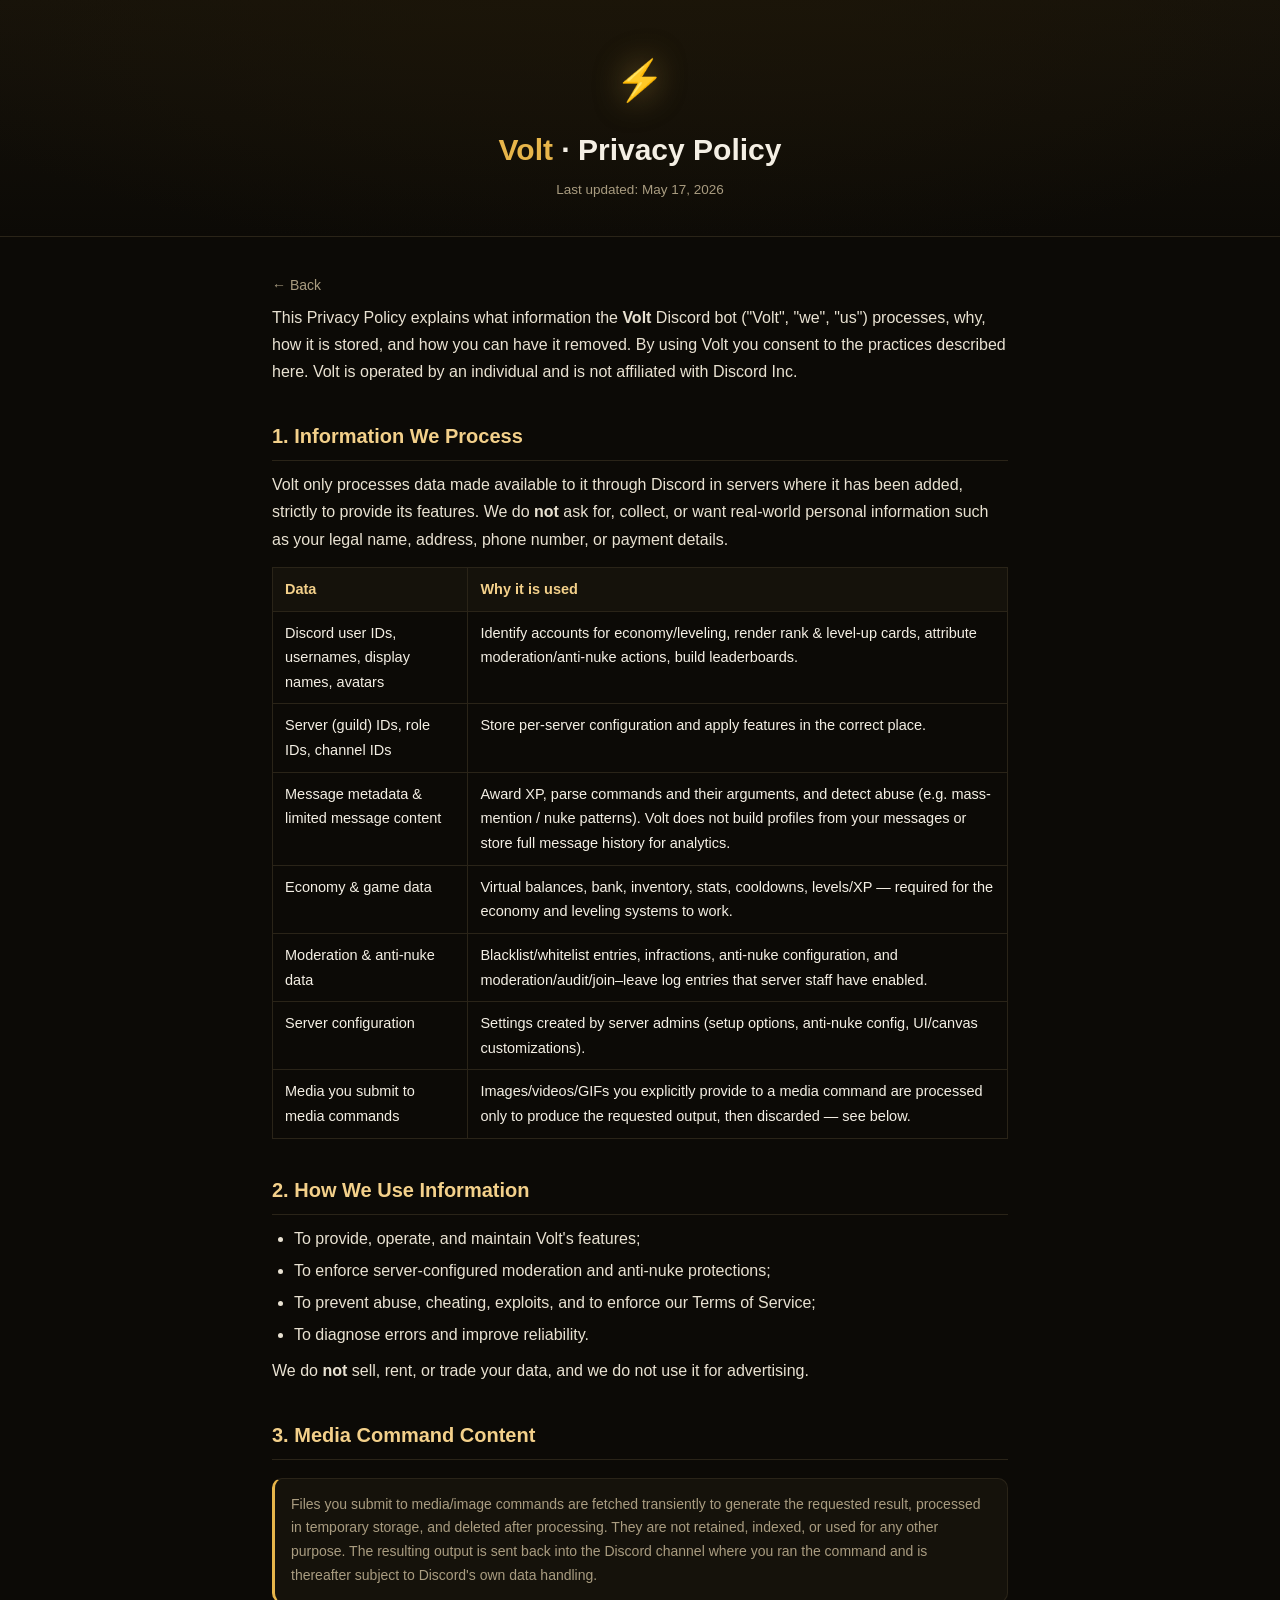
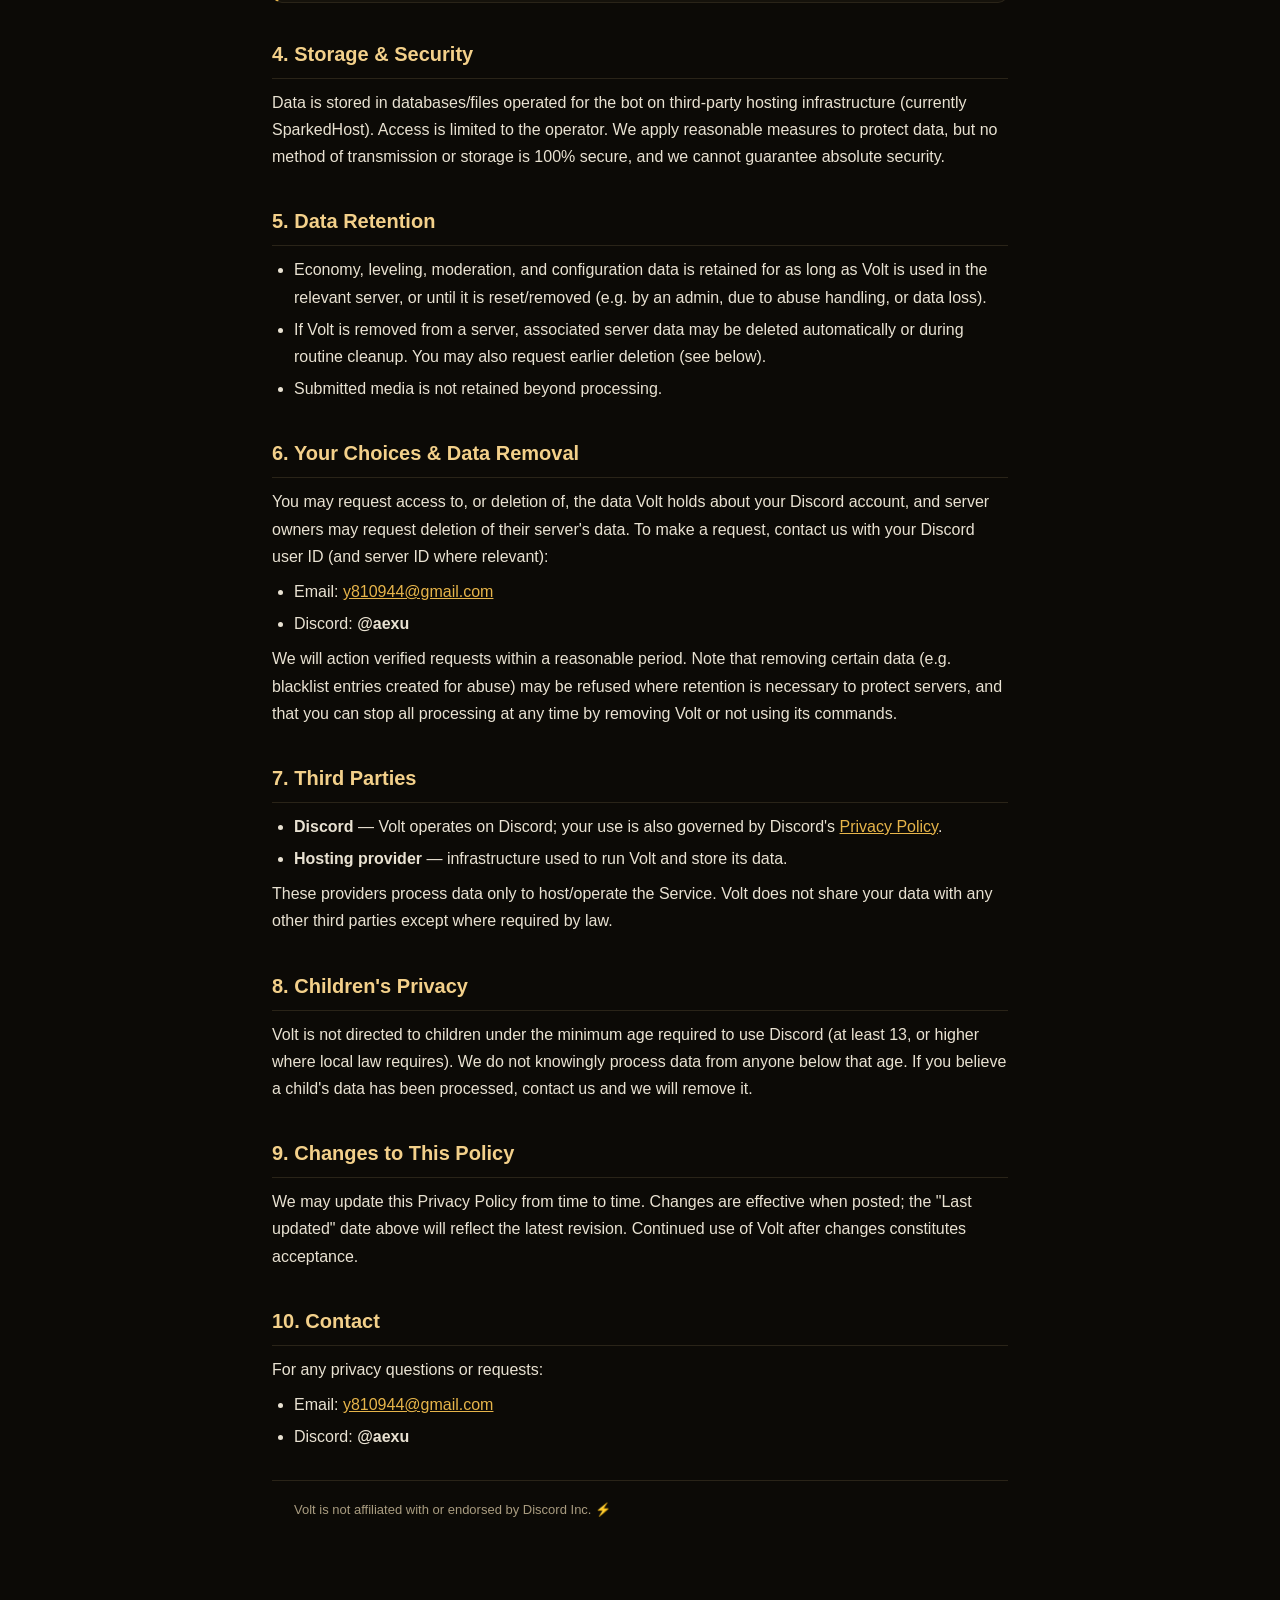
==== privacy-policy/index.html @ d3c05f2a "Add Volt legal pages (Terms of Service & Privacy Policy)" ====
<!DOCTYPE html>
<html lang="en">
<head>
<meta charset="UTF-8">
<meta name="viewport" content="width=device-width, initial-scale=1">
<title>Volt — Privacy Policy</title>
<meta name="description" content="Privacy Policy for the Volt Discord bot.">
<style>
  :root{--gold:#e7b54a;--gold-soft:#f3d08a;--bg:#0c0a06;--panel:#15120b;--ink:#f4efe4;--dim:#a99c80;--line:#2a2418;}
  *{box-sizing:border-box;margin:0;padding:0}
  body{background:var(--bg);color:var(--ink);
        font:16px/1.7 -apple-system,BlinkMacSystemFont,"Segoe UI",Roboto,Helvetica,Arial,sans-serif;padding:0 0 80px}
  header{background:radial-gradient(900px 360px at 50% -40%,#1d1608,transparent),linear-gradient(180deg,#16120a,#0c0a06);
         border-bottom:1px solid var(--line);text-align:center;padding:46px 20px 34px}
  header .bolt{font-size:40px;filter:drop-shadow(0 0 16px rgba(231,181,74,.55))}
  header h1{font-size:30px;margin:10px 0 4px}
  header h1 span{color:var(--gold)}
  header .meta{color:var(--dim);font-size:13.5px}
  main{max-width:780px;margin:0 auto;padding:34px 22px}
  a{color:var(--gold)}
  h2{color:var(--gold-soft);font-size:20px;margin:34px 0 10px;border-bottom:1px solid var(--line);padding-bottom:7px}
  h3{font-size:16px;margin:18px 0 6px;color:var(--ink)}
  p,li{color:#e9e2d2}
  ul{margin:8px 0 8px 22px}
  li{margin:5px 0}
  table{width:100%;border-collapse:collapse;margin:14px 0;font-size:14.5px}
  th,td{border:1px solid var(--line);padding:9px 12px;text-align:left;vertical-align:top}
  th{background:var(--panel);color:var(--gold-soft)}
  .note{background:var(--panel);border:1px solid var(--line);border-left:3px solid var(--gold);
        border-radius:10px;padding:14px 16px;margin:18px 0;color:var(--dim);font-size:14px}
  .back{display:inline-block;margin-bottom:6px;text-decoration:none;color:var(--dim);font-size:14px}
  .back:hover{color:var(--gold)}
  footer{max-width:780px;margin:30px auto 0;padding:18px 22px 0;border-top:1px solid var(--line);
         color:var(--dim);font-size:13px}
</style>
</head>
<body>
<header>
  <div class="bolt">⚡</div>
  <h1><span>Volt</span> · Privacy Policy</h1>
  <div class="meta">Last updated: May&nbsp;17,&nbsp;2026</div>
</header>
<main>
  <a class="back" href="../">← Back</a>

  <p>This Privacy Policy explains what information the <strong>Volt</strong> Discord bot ("Volt", "we", "us")
  processes, why, how it is stored, and how you can have it removed. By using Volt you consent to the practices
  described here. Volt is operated by an individual and is not affiliated with Discord Inc.</p>

  <h2>1. Information We Process</h2>
  <p>Volt only processes data made available to it through Discord in servers where it has been added, strictly to
  provide its features. We do <strong>not</strong> ask for, collect, or want real-world personal information such
  as your legal name, address, phone number, or payment details.</p>

  <table>
    <tr><th>Data</th><th>Why it is used</th></tr>
    <tr><td>Discord user IDs, usernames, display names, avatars</td>
        <td>Identify accounts for economy/leveling, render rank &amp; level-up cards, attribute moderation/anti-nuke actions, build leaderboards.</td></tr>
    <tr><td>Server (guild) IDs, role IDs, channel IDs</td>
        <td>Store per-server configuration and apply features in the correct place.</td></tr>
    <tr><td>Message metadata &amp; limited message content</td>
        <td>Award XP, parse commands and their arguments, and detect abuse (e.g. mass-mention / nuke patterns). Volt does not build profiles from your messages or store full message history for analytics.</td></tr>
    <tr><td>Economy &amp; game data</td>
        <td>Virtual balances, bank, inventory, stats, cooldowns, levels/XP — required for the economy and leveling systems to work.</td></tr>
    <tr><td>Moderation &amp; anti-nuke data</td>
        <td>Blacklist/whitelist entries, infractions, anti-nuke configuration, and moderation/audit/join–leave log entries that server staff have enabled.</td></tr>
    <tr><td>Server configuration</td>
        <td>Settings created by server admins (setup options, anti-nuke config, UI/canvas customizations).</td></tr>
    <tr><td>Media you submit to media commands</td>
        <td>Images/videos/GIFs you explicitly provide to a media command are processed only to produce the requested output, then discarded — see below.</td></tr>
  </table>

  <h2>2. How We Use Information</h2>
  <ul>
    <li>To provide, operate, and maintain Volt's features;</li>
    <li>To enforce server-configured moderation and anti-nuke protections;</li>
    <li>To prevent abuse, cheating, exploits, and to enforce our Terms of Service;</li>
    <li>To diagnose errors and improve reliability.</li>
  </ul>
  <p>We do <strong>not</strong> sell, rent, or trade your data, and we do not use it for advertising.</p>

  <h2>3. Media Command Content</h2>
  <div class="note">Files you submit to media/image commands are fetched transiently to generate the requested
  result, processed in temporary storage, and deleted after processing. They are not retained, indexed, or used
  for any other purpose. The resulting output is sent back into the Discord channel where you ran the command and
  is thereafter subject to Discord's own data handling.</div>

  <h2>4. Storage &amp; Security</h2>
  <p>Data is stored in databases/files operated for the bot on third-party hosting infrastructure (currently
  SparkedHost). Access is limited to the operator. We apply reasonable measures to protect data, but no method of
  transmission or storage is 100% secure, and we cannot guarantee absolute security.</p>

  <h2>5. Data Retention</h2>
  <ul>
    <li>Economy, leveling, moderation, and configuration data is retained for as long as Volt is used in the
        relevant server, or until it is reset/removed (e.g. by an admin, due to abuse handling, or data loss).</li>
    <li>If Volt is removed from a server, associated server data may be deleted automatically or during routine
        cleanup. You may also request earlier deletion (see below).</li>
    <li>Submitted media is not retained beyond processing.</li>
  </ul>

  <h2>6. Your Choices &amp; Data Removal</h2>
  <p>You may request access to, or deletion of, the data Volt holds about your Discord account, and server owners
  may request deletion of their server's data. To make a request, contact us with your Discord user ID (and server
  ID where relevant):</p>
  <ul>
    <li>Email: <a href="mailto:y810944@gmail.com">y810944@gmail.com</a></li>
    <li>Discord: <strong>@aexu</strong></li>
  </ul>
  <p>We will action verified requests within a reasonable period. Note that removing certain data (e.g. blacklist
  entries created for abuse) may be refused where retention is necessary to protect servers, and that you can stop
  all processing at any time by removing Volt or not using its commands.</p>

  <h2>7. Third Parties</h2>
  <ul>
    <li><strong>Discord</strong> — Volt operates on Discord; your use is also governed by Discord's
        <a href="https://discord.com/privacy" target="_blank" rel="noopener">Privacy Policy</a>.</li>
    <li><strong>Hosting provider</strong> — infrastructure used to run Volt and store its data.</li>
  </ul>
  <p>These providers process data only to host/operate the Service. Volt does not share your data with any other
  third parties except where required by law.</p>

  <h2>8. Children's Privacy</h2>
  <p>Volt is not directed to children under the minimum age required to use Discord (at least 13, or higher where
  local law requires). We do not knowingly process data from anyone below that age. If you believe a child's data
  has been processed, contact us and we will remove it.</p>

  <h2>9. Changes to This Policy</h2>
  <p>We may update this Privacy Policy from time to time. Changes are effective when posted; the "Last updated"
  date above will reflect the latest revision. Continued use of Volt after changes constitutes acceptance.</p>

  <h2>10. Contact</h2>
  <p>For any privacy questions or requests:</p>
  <ul>
    <li>Email: <a href="mailto:y810944@gmail.com">y810944@gmail.com</a></li>
    <li>Discord: <strong>@aexu</strong></li>
  </ul>

  <footer>Volt is not affiliated with or endorsed by Discord Inc. ⚡</footer>
</main>
</body>
</html>
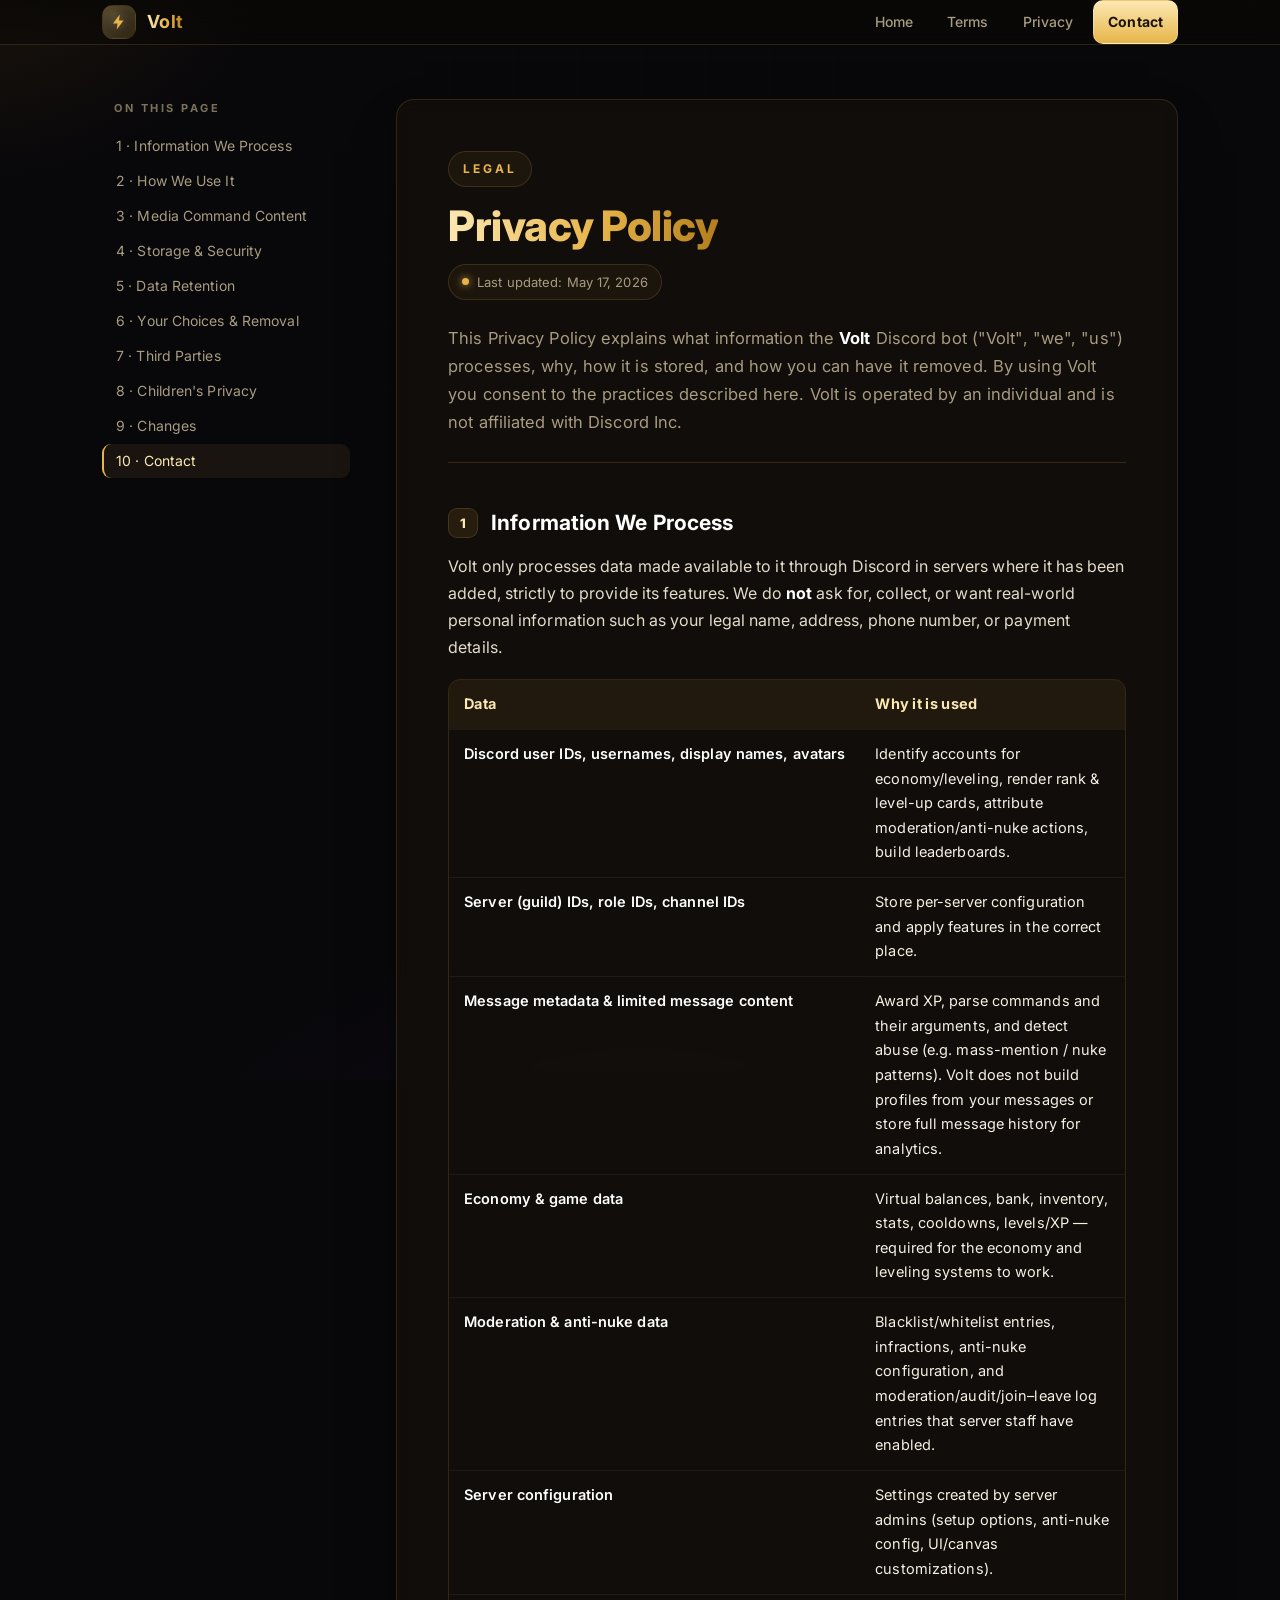
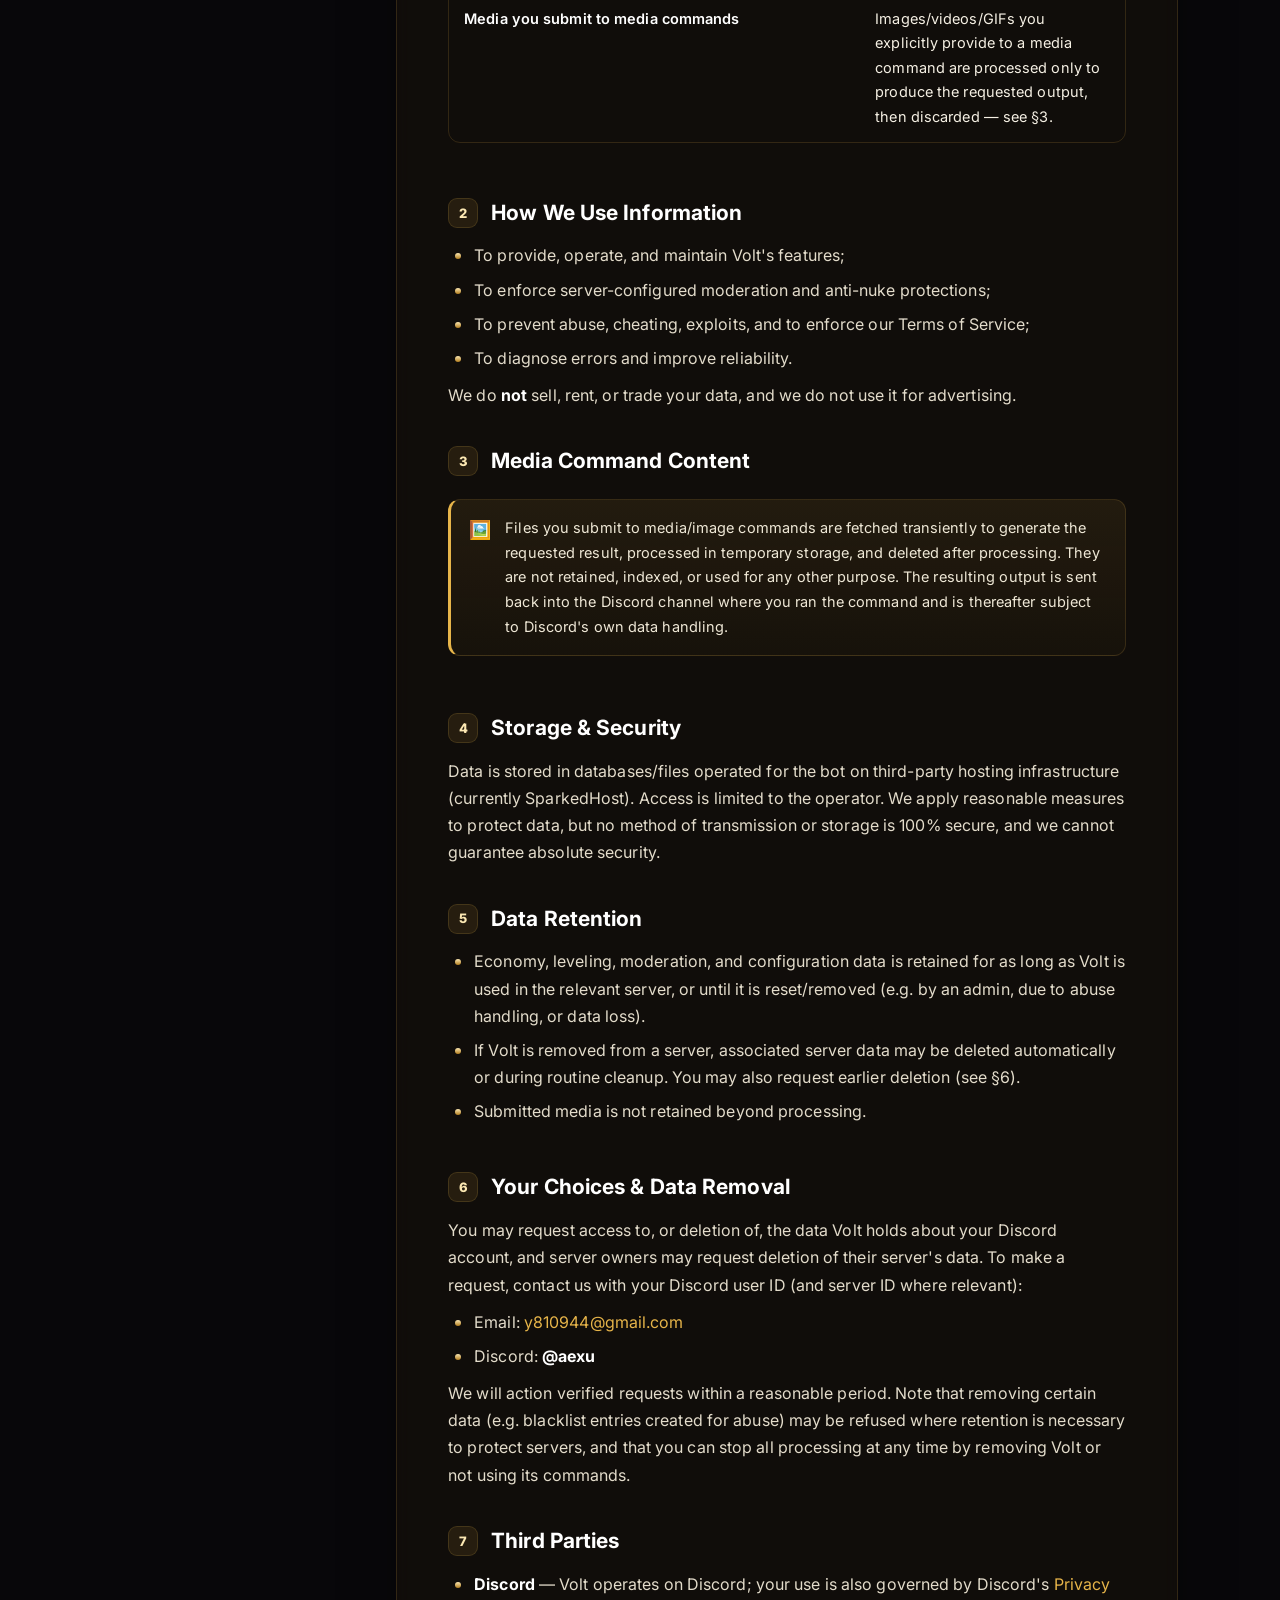
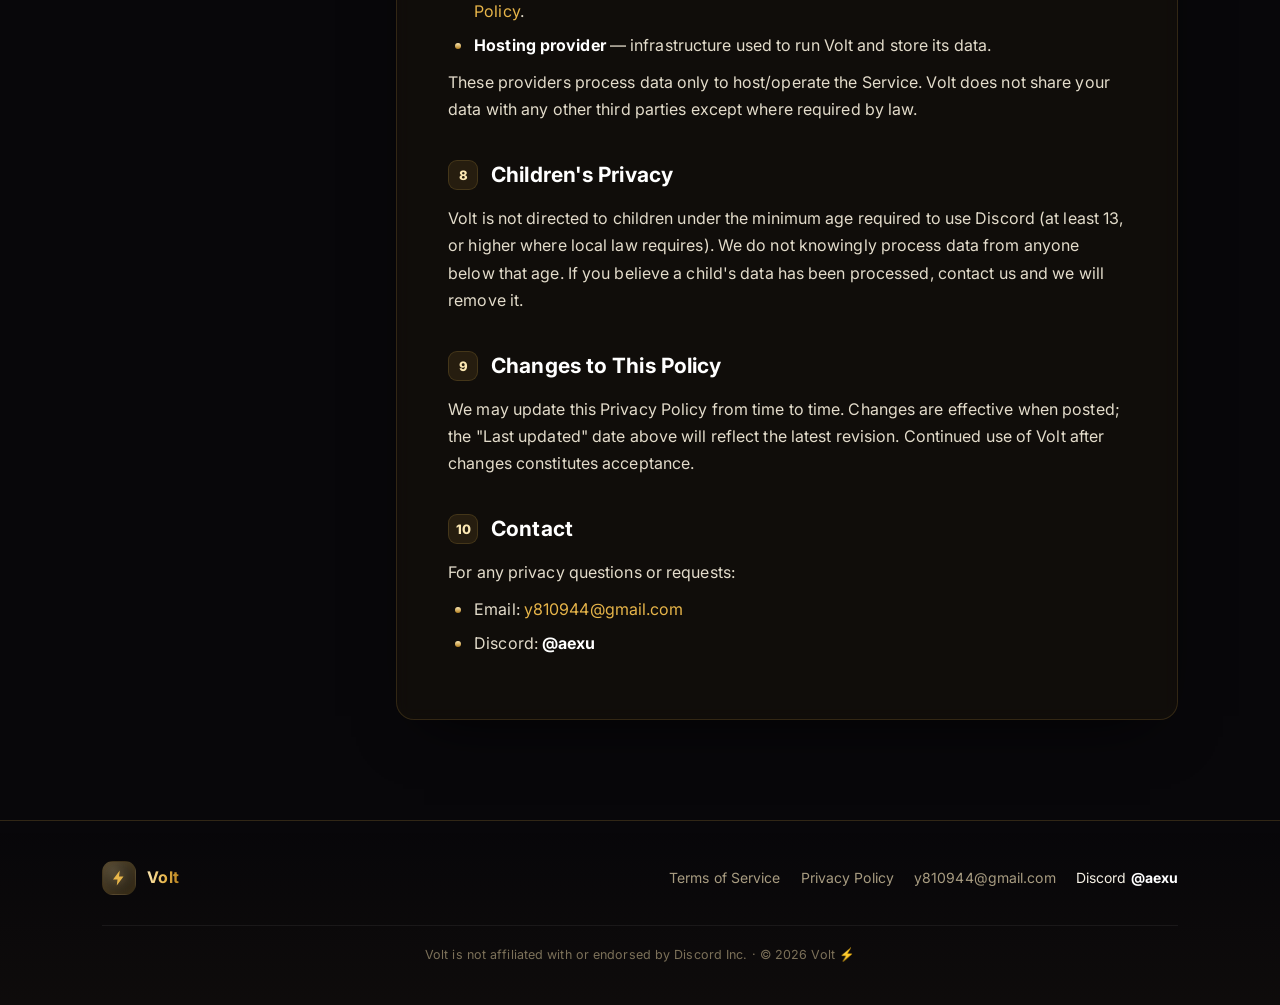
==== commit 591b5c8d: "Premium redesign: shared theme, hero, sticky TOC + scroll-spy, animations" ====
--- a/privacy-policy/index.html
+++ b/privacy-policy/index.html
@@ -5,138 +5,186 @@
 <meta name="viewport" content="width=device-width, initial-scale=1">
 <title>Volt — Privacy Policy</title>
 <meta name="description" content="Privacy Policy for the Volt Discord bot.">
-<style>
-  :root{--gold:#e7b54a;--gold-soft:#f3d08a;--bg:#0c0a06;--panel:#15120b;--ink:#f4efe4;--dim:#a99c80;--line:#2a2418;}
-  *{box-sizing:border-box;margin:0;padding:0}
-  body{background:var(--bg);color:var(--ink);
-        font:16px/1.7 -apple-system,BlinkMacSystemFont,"Segoe UI",Roboto,Helvetica,Arial,sans-serif;padding:0 0 80px}
-  header{background:radial-gradient(900px 360px at 50% -40%,#1d1608,transparent),linear-gradient(180deg,#16120a,#0c0a06);
-         border-bottom:1px solid var(--line);text-align:center;padding:46px 20px 34px}
-  header .bolt{font-size:40px;filter:drop-shadow(0 0 16px rgba(231,181,74,.55))}
-  header h1{font-size:30px;margin:10px 0 4px}
-  header h1 span{color:var(--gold)}
-  header .meta{color:var(--dim);font-size:13.5px}
-  main{max-width:780px;margin:0 auto;padding:34px 22px}
-  a{color:var(--gold)}
-  h2{color:var(--gold-soft);font-size:20px;margin:34px 0 10px;border-bottom:1px solid var(--line);padding-bottom:7px}
-  h3{font-size:16px;margin:18px 0 6px;color:var(--ink)}
-  p,li{color:#e9e2d2}
-  ul{margin:8px 0 8px 22px}
-  li{margin:5px 0}
-  table{width:100%;border-collapse:collapse;margin:14px 0;font-size:14.5px}
-  th,td{border:1px solid var(--line);padding:9px 12px;text-align:left;vertical-align:top}
-  th{background:var(--panel);color:var(--gold-soft)}
-  .note{background:var(--panel);border:1px solid var(--line);border-left:3px solid var(--gold);
-        border-radius:10px;padding:14px 16px;margin:18px 0;color:var(--dim);font-size:14px}
-  .back{display:inline-block;margin-bottom:6px;text-decoration:none;color:var(--dim);font-size:14px}
-  .back:hover{color:var(--gold)}
-  footer{max-width:780px;margin:30px auto 0;padding:18px 22px 0;border-top:1px solid var(--line);
-         color:var(--dim);font-size:13px}
-</style>
+<meta name="theme-color" content="#08070a">
+<link rel="preconnect" href="https://fonts.googleapis.com">
+<link rel="preconnect" href="https://fonts.gstatic.com" crossorigin>
+<link href="https://fonts.googleapis.com/css2?family=Inter:wght@400;500;600;700;800&display=swap" rel="stylesheet">
+<link rel="stylesheet" href="../assets/style.css">
 </head>
 <body>
-<header>
-  <div class="bolt">⚡</div>
-  <h1><span>Volt</span> · Privacy Policy</h1>
-  <div class="meta">Last updated: May&nbsp;17,&nbsp;2026</div>
+<div class="progress"></div>
+
+<header class="site-head">
+  <nav class="nav container">
+    <a class="brand" href="../">
+      <span class="logo"><svg viewBox="0 0 24 24"><path d="M13 2 4 14h6l-1 8 9-12h-6l1-8z" fill="#e7b54a"/></svg></span>
+      <span class="word">Volt</span>
+    </a>
+    <span class="spacer"></span>
+    <button class="menu-btn" aria-label="Menu">☰</button>
+    <div class="nav-links">
+      <a href="../">Home</a>
+      <a href="../terms-of-service/">Terms</a>
+      <a href="./">Privacy</a>
+      <a class="cta" href="mailto:y810944@gmail.com">Contact</a>
+    </div>
+  </nav>
 </header>
-<main>
-  <a class="back" href="../">← Back</a>
 
-  <p>This Privacy Policy explains what information the <strong>Volt</strong> Discord bot ("Volt", "we", "us")
-  processes, why, how it is stored, and how you can have it removed. By using Volt you consent to the practices
-  described here. Volt is operated by an individual and is not affiliated with Discord Inc.</p>
+<div class="doc-shell">
+  <aside class="toc">
+    <div class="toc-title">On this page</div>
+    <a href="#s1">1 · Information We Process</a>
+    <a href="#s2">2 · How We Use It</a>
+    <a href="#s3">3 · Media Command Content</a>
+    <a href="#s4">4 · Storage &amp; Security</a>
+    <a href="#s5">5 · Data Retention</a>
+    <a href="#s6">6 · Your Choices &amp; Removal</a>
+    <a href="#s7">7 · Third Parties</a>
+    <a href="#s8">8 · Children's Privacy</a>
+    <a href="#s9">9 · Changes</a>
+    <a href="#s10">10 · Contact</a>
+  </aside>
 
-  <h2>1. Information We Process</h2>
-  <p>Volt only processes data made available to it through Discord in servers where it has been added, strictly to
-  provide its features. We do <strong>not</strong> ask for, collect, or want real-world personal information such
-  as your legal name, address, phone number, or payment details.</p>
+  <article class="doc reveal">
+    <span class="eyebrow">Legal</span>
+    <h1><span class="grad">Privacy Policy</span></h1>
+    <div class="updated"><span class="dot"></span> Last updated: May 17, 2026</div>
 
-  <table>
-    <tr><th>Data</th><th>Why it is used</th></tr>
-    <tr><td>Discord user IDs, usernames, display names, avatars</td>
-        <td>Identify accounts for economy/leveling, render rank &amp; level-up cards, attribute moderation/anti-nuke actions, build leaderboards.</td></tr>
-    <tr><td>Server (guild) IDs, role IDs, channel IDs</td>
-        <td>Store per-server configuration and apply features in the correct place.</td></tr>
-    <tr><td>Message metadata &amp; limited message content</td>
-        <td>Award XP, parse commands and their arguments, and detect abuse (e.g. mass-mention / nuke patterns). Volt does not build profiles from your messages or store full message history for analytics.</td></tr>
-    <tr><td>Economy &amp; game data</td>
-        <td>Virtual balances, bank, inventory, stats, cooldowns, levels/XP — required for the economy and leveling systems to work.</td></tr>
-    <tr><td>Moderation &amp; anti-nuke data</td>
-        <td>Blacklist/whitelist entries, infractions, anti-nuke configuration, and moderation/audit/join–leave log entries that server staff have enabled.</td></tr>
-    <tr><td>Server configuration</td>
-        <td>Settings created by server admins (setup options, anti-nuke config, UI/canvas customizations).</td></tr>
-    <tr><td>Media you submit to media commands</td>
-        <td>Images/videos/GIFs you explicitly provide to a media command are processed only to produce the requested output, then discarded — see below.</td></tr>
-  </table>
+    <p class="intro">This Privacy Policy explains what information the <strong>Volt</strong> Discord bot ("Volt",
+    "we", "us") processes, why, how it is stored, and how you can have it removed. By using Volt you consent to
+    the practices described here. Volt is operated by an individual and is not affiliated with Discord Inc.</p>
 
-  <h2>2. How We Use Information</h2>
-  <ul>
-    <li>To provide, operate, and maintain Volt's features;</li>
-    <li>To enforce server-configured moderation and anti-nuke protections;</li>
-    <li>To prevent abuse, cheating, exploits, and to enforce our Terms of Service;</li>
-    <li>To diagnose errors and improve reliability.</li>
-  </ul>
-  <p>We do <strong>not</strong> sell, rent, or trade your data, and we do not use it for advertising.</p>
+    <section id="s1">
+      <h2><span class="num">1</span> Information We Process <a class="anchor" href="#s1">#</a></h2>
+      <p>Volt only processes data made available to it through Discord in servers where it has been added,
+      strictly to provide its features. We do <strong>not</strong> ask for, collect, or want real-world personal
+      information such as your legal name, address, phone number, or payment details.</p>
+      <div class="tbl-wrap">
+        <table>
+          <tr><th>Data</th><th>Why it is used</th></tr>
+          <tr><td>Discord user IDs, usernames, display names, avatars</td>
+              <td>Identify accounts for economy/leveling, render rank &amp; level-up cards, attribute moderation/anti-nuke actions, build leaderboards.</td></tr>
+          <tr><td>Server (guild) IDs, role IDs, channel IDs</td>
+              <td>Store per-server configuration and apply features in the correct place.</td></tr>
+          <tr><td>Message metadata &amp; limited message content</td>
+              <td>Award XP, parse commands and their arguments, and detect abuse (e.g. mass-mention / nuke patterns). Volt does not build profiles from your messages or store full message history for analytics.</td></tr>
+          <tr><td>Economy &amp; game data</td>
+              <td>Virtual balances, bank, inventory, stats, cooldowns, levels/XP — required for the economy and leveling systems to work.</td></tr>
+          <tr><td>Moderation &amp; anti-nuke data</td>
+              <td>Blacklist/whitelist entries, infractions, anti-nuke configuration, and moderation/audit/join–leave log entries that server staff have enabled.</td></tr>
+          <tr><td>Server configuration</td>
+              <td>Settings created by server admins (setup options, anti-nuke config, UI/canvas customizations).</td></tr>
+          <tr><td>Media you submit to media commands</td>
+              <td>Images/videos/GIFs you explicitly provide to a media command are processed only to produce the requested output, then discarded — see §3.</td></tr>
+        </table>
+      </div>
+    </section>
 
-  <h2>3. Media Command Content</h2>
-  <div class="note">Files you submit to media/image commands are fetched transiently to generate the requested
-  result, processed in temporary storage, and deleted after processing. They are not retained, indexed, or used
-  for any other purpose. The resulting output is sent back into the Discord channel where you ran the command and
-  is thereafter subject to Discord's own data handling.</div>
+    <section id="s2">
+      <h2><span class="num">2</span> How We Use Information <a class="anchor" href="#s2">#</a></h2>
+      <ul>
+        <li>To provide, operate, and maintain Volt's features;</li>
+        <li>To enforce server-configured moderation and anti-nuke protections;</li>
+        <li>To prevent abuse, cheating, exploits, and to enforce our Terms of Service;</li>
+        <li>To diagnose errors and improve reliability.</li>
+      </ul>
+      <p>We do <strong>not</strong> sell, rent, or trade your data, and we do not use it for advertising.</p>
+    </section>
 
-  <h2>4. Storage &amp; Security</h2>
-  <p>Data is stored in databases/files operated for the bot on third-party hosting infrastructure (currently
-  SparkedHost). Access is limited to the operator. We apply reasonable measures to protect data, but no method of
-  transmission or storage is 100% secure, and we cannot guarantee absolute security.</p>
+    <section id="s3">
+      <h2><span class="num">3</span> Media Command Content <a class="anchor" href="#s3">#</a></h2>
+      <div class="callout"><span class="ci">🖼️</span><div>Files you submit to media/image commands are fetched
+      transiently to generate the requested result, processed in temporary storage, and deleted after processing.
+      They are not retained, indexed, or used for any other purpose. The resulting output is sent back into the
+      Discord channel where you ran the command and is thereafter subject to Discord's own data handling.</div></div>
+    </section>
 
-  <h2>5. Data Retention</h2>
-  <ul>
-    <li>Economy, leveling, moderation, and configuration data is retained for as long as Volt is used in the
-        relevant server, or until it is reset/removed (e.g. by an admin, due to abuse handling, or data loss).</li>
-    <li>If Volt is removed from a server, associated server data may be deleted automatically or during routine
-        cleanup. You may also request earlier deletion (see below).</li>
-    <li>Submitted media is not retained beyond processing.</li>
-  </ul>
+    <section id="s4">
+      <h2><span class="num">4</span> Storage &amp; Security <a class="anchor" href="#s4">#</a></h2>
+      <p>Data is stored in databases/files operated for the bot on third-party hosting infrastructure (currently
+      SparkedHost). Access is limited to the operator. We apply reasonable measures to protect data, but no method
+      of transmission or storage is 100% secure, and we cannot guarantee absolute security.</p>
+    </section>
 
-  <h2>6. Your Choices &amp; Data Removal</h2>
-  <p>You may request access to, or deletion of, the data Volt holds about your Discord account, and server owners
-  may request deletion of their server's data. To make a request, contact us with your Discord user ID (and server
-  ID where relevant):</p>
-  <ul>
-    <li>Email: <a href="mailto:y810944@gmail.com">y810944@gmail.com</a></li>
-    <li>Discord: <strong>@aexu</strong></li>
-  </ul>
-  <p>We will action verified requests within a reasonable period. Note that removing certain data (e.g. blacklist
-  entries created for abuse) may be refused where retention is necessary to protect servers, and that you can stop
-  all processing at any time by removing Volt or not using its commands.</p>
+    <section id="s5">
+      <h2><span class="num">5</span> Data Retention <a class="anchor" href="#s5">#</a></h2>
+      <ul>
+        <li>Economy, leveling, moderation, and configuration data is retained for as long as Volt is used in the
+            relevant server, or until it is reset/removed (e.g. by an admin, due to abuse handling, or data loss).</li>
+        <li>If Volt is removed from a server, associated server data may be deleted automatically or during
+            routine cleanup. You may also request earlier deletion (see §6).</li>
+        <li>Submitted media is not retained beyond processing.</li>
+      </ul>
+    </section>
 
-  <h2>7. Third Parties</h2>
-  <ul>
-    <li><strong>Discord</strong> — Volt operates on Discord; your use is also governed by Discord's
-        <a href="https://discord.com/privacy" target="_blank" rel="noopener">Privacy Policy</a>.</li>
-    <li><strong>Hosting provider</strong> — infrastructure used to run Volt and store its data.</li>
-  </ul>
-  <p>These providers process data only to host/operate the Service. Volt does not share your data with any other
-  third parties except where required by law.</p>
+    <section id="s6">
+      <h2><span class="num">6</span> Your Choices &amp; Data Removal <a class="anchor" href="#s6">#</a></h2>
+      <p>You may request access to, or deletion of, the data Volt holds about your Discord account, and server
+      owners may request deletion of their server's data. To make a request, contact us with your Discord user ID
+      (and server ID where relevant):</p>
+      <ul>
+        <li>Email: <a href="mailto:y810944@gmail.com">y810944@gmail.com</a></li>
+        <li>Discord: <strong>@aexu</strong></li>
+      </ul>
+      <p>We will action verified requests within a reasonable period. Note that removing certain data (e.g.
+      blacklist entries created for abuse) may be refused where retention is necessary to protect servers, and
+      that you can stop all processing at any time by removing Volt or not using its commands.</p>
+    </section>
 
-  <h2>8. Children's Privacy</h2>
-  <p>Volt is not directed to children under the minimum age required to use Discord (at least 13, or higher where
-  local law requires). We do not knowingly process data from anyone below that age. If you believe a child's data
-  has been processed, contact us and we will remove it.</p>
+    <section id="s7">
+      <h2><span class="num">7</span> Third Parties <a class="anchor" href="#s7">#</a></h2>
+      <ul>
+        <li><strong>Discord</strong> — Volt operates on Discord; your use is also governed by Discord's
+            <a href="https://discord.com/privacy" target="_blank" rel="noopener">Privacy Policy</a>.</li>
+        <li><strong>Hosting provider</strong> — infrastructure used to run Volt and store its data.</li>
+      </ul>
+      <p>These providers process data only to host/operate the Service. Volt does not share your data with any
+      other third parties except where required by law.</p>
+    </section>
 
-  <h2>9. Changes to This Policy</h2>
-  <p>We may update this Privacy Policy from time to time. Changes are effective when posted; the "Last updated"
-  date above will reflect the latest revision. Continued use of Volt after changes constitutes acceptance.</p>
+    <section id="s8">
+      <h2><span class="num">8</span> Children's Privacy <a class="anchor" href="#s8">#</a></h2>
+      <p>Volt is not directed to children under the minimum age required to use Discord (at least 13, or higher
+      where local law requires). We do not knowingly process data from anyone below that age. If you believe a
+      child's data has been processed, contact us and we will remove it.</p>
+    </section>
 
-  <h2>10. Contact</h2>
-  <p>For any privacy questions or requests:</p>
-  <ul>
-    <li>Email: <a href="mailto:y810944@gmail.com">y810944@gmail.com</a></li>
-    <li>Discord: <strong>@aexu</strong></li>
-  </ul>
+    <section id="s9">
+      <h2><span class="num">9</span> Changes to This Policy <a class="anchor" href="#s9">#</a></h2>
+      <p>We may update this Privacy Policy from time to time. Changes are effective when posted; the "Last
+      updated" date above will reflect the latest revision. Continued use of Volt after changes constitutes
+      acceptance.</p>
+    </section>
 
-  <footer>Volt is not affiliated with or endorsed by Discord Inc. ⚡</footer>
-</main>
+    <section id="s10">
+      <h2><span class="num">10</span> Contact <a class="anchor" href="#s10">#</a></h2>
+      <p>For any privacy questions or requests:</p>
+      <ul>
+        <li>Email: <a href="mailto:y810944@gmail.com">y810944@gmail.com</a></li>
+        <li>Discord: <strong>@aexu</strong></li>
+      </ul>
+    </section>
+  </article>
+</div>
+
+<footer class="site-foot">
+  <div class="foot-in">
+    <a class="brand" href="../">
+      <span class="logo"><svg viewBox="0 0 24 24"><path d="M13 2 4 14h6l-1 8 9-12h-6l1-8z" fill="#e7b54a"/></svg></span>
+      <span class="word">Volt</span>
+    </a>
+    <div class="foot-links">
+      <a href="../terms-of-service/">Terms of Service</a>
+      <a href="./">Privacy Policy</a>
+      <a href="mailto:y810944@gmail.com">y810944@gmail.com</a>
+      <span>Discord <strong>@aexu</strong></span>
+    </div>
+    <div class="foot-note">Volt is not affiliated with or endorsed by Discord Inc. · © 2026 Volt ⚡</div>
+  </div>
+</footer>
+
+<div class="to-top" title="Back to top" aria-label="Back to top">↑</div>
+<script src="../assets/app.js"></script>
 </body>
 </html>
--- a/assets/style.css
+++ b/assets/style.css
@@ -0,0 +1,200 @@
+/* Volt — legal site theme. Premium dark + gold, fully self-contained. */
+:root{
+  --bg:#08070a; --bg2:#0c0a08;
+  --ink:#f5f0e4; --dim:#a89c81; --muted:#7c7159;
+  --line:rgba(231,181,74,.16);
+  --line-soft:rgba(255,255,255,.06);
+  --gold1:#fce8b3; --gold2:#e7b54a; --gold3:#b27d1c;
+  --glass:rgba(26,21,12,.55);
+  --glass2:rgba(20,16,10,.7);
+  --radius:18px; --maxw:1120px;
+  --shadow:0 24px 60px -28px rgba(0,0,0,.85);
+}
+*{box-sizing:border-box;margin:0;padding:0}
+html{scroll-behavior:smooth;scroll-padding-top:96px;-webkit-text-size-adjust:100%}
+body{
+  background:var(--bg); color:var(--ink); overflow-x:hidden;
+  font:16px/1.7 "Inter",-apple-system,BlinkMacSystemFont,"Segoe UI",Roboto,Helvetica,Arial,sans-serif;
+  letter-spacing:.1px; -webkit-font-smoothing:antialiased;
+}
+/* Animated ambient background */
+body::before{
+  content:""; position:fixed; inset:-20%; z-index:-2;
+  background:
+    radial-gradient(620px 420px at 78% -6%, rgba(231,181,74,.20), transparent 60%),
+    radial-gradient(560px 480px at 12% 6%, rgba(178,125,28,.16), transparent 60%),
+    radial-gradient(900px 700px at 50% 120%, rgba(120,78,200,.10), transparent 60%),
+    var(--bg);
+  animation:drift 24s ease-in-out infinite alternate;
+}
+body::after{ /* faint grid + grain */
+  content:""; position:fixed; inset:0; z-index:-1; pointer-events:none; opacity:.5;
+  background-image:linear-gradient(rgba(255,255,255,.025) 1px,transparent 1px),
+                   linear-gradient(90deg,rgba(255,255,255,.025) 1px,transparent 1px);
+  background-size:64px 64px; mask:radial-gradient(circle at 50% 30%,#000,transparent 78%);
+}
+@keyframes drift{from{transform:translate3d(-1.5%,-1%,0) scale(1)}to{transform:translate3d(1.5%,1.5%,0) scale(1.06)}}
+
+a{color:var(--gold2);text-decoration:none}
+a:hover{color:var(--gold1)}
+strong{color:#fff}
+
+/* Scroll progress */
+.progress{position:fixed;top:0;left:0;height:3px;width:0;z-index:60;
+  background:linear-gradient(90deg,var(--gold3),var(--gold2),var(--gold1));
+  box-shadow:0 0 14px rgba(231,181,74,.6)}
+
+/* Header */
+.site-head{position:sticky;top:0;z-index:50;backdrop-filter:blur(14px);
+  background:linear-gradient(180deg,rgba(10,8,6,.86),rgba(10,8,6,.5));
+  border-bottom:1px solid var(--line)}
+.nav{max-width:var(--maxw);margin:0 auto;padding:14px 22px;display:flex;align-items:center;gap:22px}
+.brand{display:flex;align-items:center;gap:11px;font-weight:700;font-size:18px;letter-spacing:.4px}
+.brand .logo{width:34px;height:34px;display:grid;place-items:center;border-radius:11px;
+  background:radial-gradient(circle at 30% 25%,rgba(252,232,179,.25),rgba(20,16,9,.9));
+  border:1px solid var(--line);box-shadow:inset 0 0 14px rgba(231,181,74,.25)}
+.brand .logo svg{width:18px;height:18px;filter:drop-shadow(0 0 6px rgba(231,181,74,.7))}
+.brand .word{background:linear-gradient(92deg,var(--gold1),var(--gold2) 55%,var(--gold3));
+  -webkit-background-clip:text;background-clip:text;color:transparent}
+.nav .spacer{flex:1}
+.nav-links{display:flex;gap:6px;align-items:center}
+.nav-links a{color:var(--dim);font-size:14px;font-weight:500;padding:9px 14px;border-radius:10px;transition:.16s}
+.nav-links a:hover{color:var(--ink);background:rgba(255,255,255,.05)}
+.nav-links a.cta{color:#1a1305;font-weight:700;
+  background:linear-gradient(180deg,var(--gold1),var(--gold2));border:1px solid rgba(255,255,255,.25)}
+.nav-links a.cta:hover{filter:brightness(1.07)}
+.menu-btn{display:none;background:none;border:1px solid var(--line);color:var(--ink);
+  width:40px;height:40px;border-radius:10px;font-size:18px;cursor:pointer}
+
+/* Layout */
+.container{max-width:var(--maxw);margin:0 auto;padding:0 22px}
+section.reveal{opacity:0;transform:translateY(22px);transition:opacity .7s ease,transform .7s ease}
+section.reveal.in{opacity:1;transform:none}
+@media (prefers-reduced-motion:reduce){
+  body::before{animation:none}.reveal{opacity:1!important;transform:none!important}
+  html{scroll-behavior:auto}
+}
+
+/* Hero (landing) */
+.hero{text-align:center;padding:92px 22px 56px;max-width:880px;margin:0 auto}
+.hero .bolt-xl{width:96px;height:96px;margin:0 auto 26px;display:grid;place-items:center;border-radius:26px;
+  background:radial-gradient(circle at 32% 28%,rgba(252,232,179,.32),rgba(18,14,8,.92));
+  border:1px solid var(--line);box-shadow:0 0 60px -10px rgba(231,181,74,.5),inset 0 0 26px rgba(231,181,74,.28);
+  animation:pulse 4.5s ease-in-out infinite}
+.hero .bolt-xl svg{width:46px;height:46px;filter:drop-shadow(0 0 14px rgba(231,181,74,.8))}
+@keyframes pulse{50%{box-shadow:0 0 84px -6px rgba(231,181,74,.7),inset 0 0 30px rgba(231,181,74,.4)}}
+.eyebrow{display:inline-block;font-size:12px;font-weight:700;letter-spacing:3px;text-transform:uppercase;
+  color:var(--gold2);padding:7px 14px;border:1px solid var(--line);border-radius:999px;
+  background:rgba(231,181,74,.06);margin-bottom:20px}
+.hero h1{font-size:clamp(34px,6vw,58px);line-height:1.05;font-weight:800;letter-spacing:-.5px;margin-bottom:18px}
+.hero h1 .grad{background:linear-gradient(96deg,var(--gold1),var(--gold2) 50%,var(--gold3));
+  -webkit-background-clip:text;background-clip:text;color:transparent}
+.hero p.lead{color:var(--dim);font-size:18px;max-width:620px;margin:0 auto 34px}
+.actions{display:flex;gap:14px;justify-content:center;flex-wrap:wrap}
+.btn{display:inline-flex;align-items:center;gap:9px;padding:14px 24px;border-radius:13px;font-weight:700;
+  font-size:15px;transition:.18s;border:1px solid transparent}
+.btn.primary{color:#1a1305;background:linear-gradient(180deg,var(--gold1),var(--gold2));
+  border-color:rgba(255,255,255,.28);box-shadow:0 14px 34px -14px rgba(231,181,74,.7)}
+.btn.primary:hover{transform:translateY(-2px);filter:brightness(1.06)}
+.btn.ghost{color:var(--ink);border-color:var(--line);background:rgba(255,255,255,.03)}
+.btn.ghost:hover{border-color:var(--gold2);transform:translateY(-2px)}
+.chips{display:flex;gap:10px;justify-content:center;flex-wrap:wrap;margin-top:38px}
+.chip{font-size:13px;color:var(--dim);padding:8px 14px;border:1px solid var(--line-soft);
+  border-radius:999px;background:var(--glass);backdrop-filter:blur(6px)}
+.chip b{color:var(--gold2);font-weight:700}
+
+/* Doc cards on landing */
+.cards{display:grid;grid-template-columns:1fr 1fr;gap:18px;max-width:860px;margin:18px auto 90px;padding:0 22px}
+@media(max-width:680px){.cards{grid-template-columns:1fr}}
+.card{position:relative;display:block;padding:30px 26px;border-radius:var(--radius);
+  background:var(--glass);border:1px solid var(--line);backdrop-filter:blur(10px);
+  box-shadow:var(--shadow);overflow:hidden;transition:.2s}
+.card::before{content:"";position:absolute;inset:0;border-radius:inherit;padding:1px;
+  background:linear-gradient(140deg,rgba(231,181,74,.5),transparent 45%);
+  -webkit-mask:linear-gradient(#000 0 0) content-box,linear-gradient(#000 0 0);
+  -webkit-mask-composite:xor;mask-composite:exclude;opacity:0;transition:.2s}
+.card:hover{transform:translateY(-5px);border-color:rgba(231,181,74,.35)}
+.card:hover::before{opacity:1}
+.card .ic{width:46px;height:46px;border-radius:13px;display:grid;place-items:center;font-size:22px;
+  background:rgba(231,181,74,.1);border:1px solid var(--line);margin-bottom:16px}
+.card h3{font-size:20px;font-weight:700;margin-bottom:7px;color:#fff}
+.card p{color:var(--dim);font-size:14.5px}
+.card .go{margin-top:18px;font-size:14px;font-weight:700;color:var(--gold2);display:inline-flex;gap:7px;align-items:center}
+.card:hover .go{gap:11px}
+
+/* Document page */
+.doc-shell{max-width:var(--maxw);margin:0 auto;padding:54px 22px 100px;
+  display:grid;grid-template-columns:248px 1fr;gap:46px;align-items:start}
+@media(max-width:920px){.doc-shell{grid-template-columns:1fr;gap:26px}}
+.toc{position:sticky;top:96px;font-size:14px}
+@media(max-width:920px){.toc{position:relative;top:0;border:1px solid var(--line);
+  border-radius:14px;background:var(--glass);padding:8px}}
+.toc .toc-title{font-size:11px;letter-spacing:2.5px;text-transform:uppercase;color:var(--muted);
+  padding:0 12px 12px;font-weight:700}
+.toc a{display:block;color:var(--dim);padding:8px 12px;border-radius:9px;border-left:2px solid transparent;
+  transition:.15s;line-height:1.35}
+.toc a:hover{color:var(--ink);background:rgba(255,255,255,.04)}
+.toc a.active{color:var(--gold1);border-left-color:var(--gold2);background:rgba(231,181,74,.08)}
+
+.doc{min-width:0;background:var(--glass2);border:1px solid var(--line);border-radius:var(--radius);
+  padding:clamp(26px,4vw,52px);box-shadow:var(--shadow);backdrop-filter:blur(8px)}
+.doc .eyebrow{margin-bottom:16px}
+.doc h1{font-size:clamp(28px,4.6vw,42px);font-weight:800;letter-spacing:-.5px;line-height:1.1;margin-bottom:14px}
+.doc h1 .grad{background:linear-gradient(96deg,var(--gold1),var(--gold2) 55%,var(--gold3));
+  -webkit-background-clip:text;background-clip:text;color:transparent}
+.updated{display:inline-flex;align-items:center;gap:8px;font-size:13px;color:var(--dim);
+  border:1px solid var(--line);background:rgba(231,181,74,.05);padding:6px 13px;border-radius:999px;margin-bottom:24px}
+.updated .dot{width:7px;height:7px;border-radius:50%;background:var(--gold2);box-shadow:0 0 8px var(--gold2)}
+.doc>p{color:#e7e0cf}
+.doc .intro{font-size:16.5px;color:var(--dim);border-bottom:1px solid var(--line);padding-bottom:26px;margin-bottom:8px}
+.doc section{padding-top:34px;scroll-margin-top:96px}
+.doc h2{display:flex;align-items:center;gap:13px;font-size:21px;font-weight:700;color:#fff;margin-bottom:12px}
+.doc h2 .num{flex:none;width:30px;height:30px;border-radius:9px;display:grid;place-items:center;
+  font-size:13px;font-weight:800;color:var(--gold1);
+  background:rgba(231,181,74,.1);border:1px solid var(--line)}
+.doc h2 .anchor{opacity:0;color:var(--muted);font-weight:400;transition:.15s;font-size:18px}
+.doc h2:hover .anchor{opacity:1}
+.doc h3{font-size:16px;margin:20px 0 7px;color:#fff}
+.doc p,.doc li{color:#e3dccb}
+.doc ul{margin:10px 0 10px 4px;list-style:none}
+.doc li{position:relative;padding-left:22px;margin:7px 0}
+.doc li::before{content:"";position:absolute;left:3px;top:11px;width:6px;height:6px;border-radius:50%;
+  background:linear-gradient(var(--gold1),var(--gold3))}
+.callout{display:flex;gap:14px;background:linear-gradient(180deg,rgba(231,181,74,.09),rgba(231,181,74,.03));
+  border:1px solid var(--line);border-left:3px solid var(--gold2);border-radius:12px;
+  padding:16px 18px;margin:20px 0;color:#efe8d6;font-size:14.5px}
+.callout .ci{flex:none;font-size:18px;line-height:1.5}
+.tbl-wrap{overflow-x:auto;margin:18px 0;border:1px solid var(--line);border-radius:12px}
+table{width:100%;border-collapse:collapse;font-size:14.5px;min-width:460px}
+th,td{padding:12px 15px;text-align:left;vertical-align:top;border-bottom:1px solid var(--line-soft)}
+th{background:rgba(231,181,74,.08);color:var(--gold1);font-weight:700;letter-spacing:.3px}
+tr:last-child td{border-bottom:none}
+td:first-child{color:#fff;font-weight:600;white-space:nowrap}
+@media(max-width:560px){td:first-child{white-space:normal}}
+
+/* Footer */
+.site-foot{border-top:1px solid var(--line);background:linear-gradient(180deg,transparent,rgba(231,181,74,.03))}
+.foot-in{max-width:var(--maxw);margin:0 auto;padding:40px 22px;display:flex;gap:24px;
+  align-items:center;flex-wrap:wrap;justify-content:space-between}
+.foot-in .brand{font-size:16px}
+.foot-links{display:flex;gap:20px;flex-wrap:wrap;font-size:14px}
+.foot-links a{color:var(--dim)}.foot-links a:hover{color:var(--gold2)}
+.foot-note{width:100%;color:var(--muted);font-size:12.5px;border-top:1px solid var(--line-soft);
+  padding-top:18px;margin-top:6px;text-align:center}
+
+/* Back to top */
+.to-top{position:fixed;right:22px;bottom:22px;width:46px;height:46px;border-radius:13px;
+  display:grid;place-items:center;cursor:pointer;z-index:40;border:1px solid var(--line);
+  color:var(--gold1);background:var(--glass2);backdrop-filter:blur(8px);
+  opacity:0;pointer-events:none;transform:translateY(12px);transition:.22s}
+.to-top.show{opacity:1;pointer-events:auto;transform:none}
+.to-top:hover{border-color:var(--gold2);background:rgba(231,181,74,.14)}
+
+@media(max-width:680px){
+  .menu-btn{display:block}
+  .nav-links{position:absolute;top:64px;right:14px;left:14px;flex-direction:column;align-items:stretch;
+    gap:4px;padding:10px;border:1px solid var(--line);border-radius:14px;
+    background:rgba(12,10,8,.97);backdrop-filter:blur(14px);display:none}
+  .nav-links.open{display:flex}
+  .nav-links a{padding:12px 14px}
+}
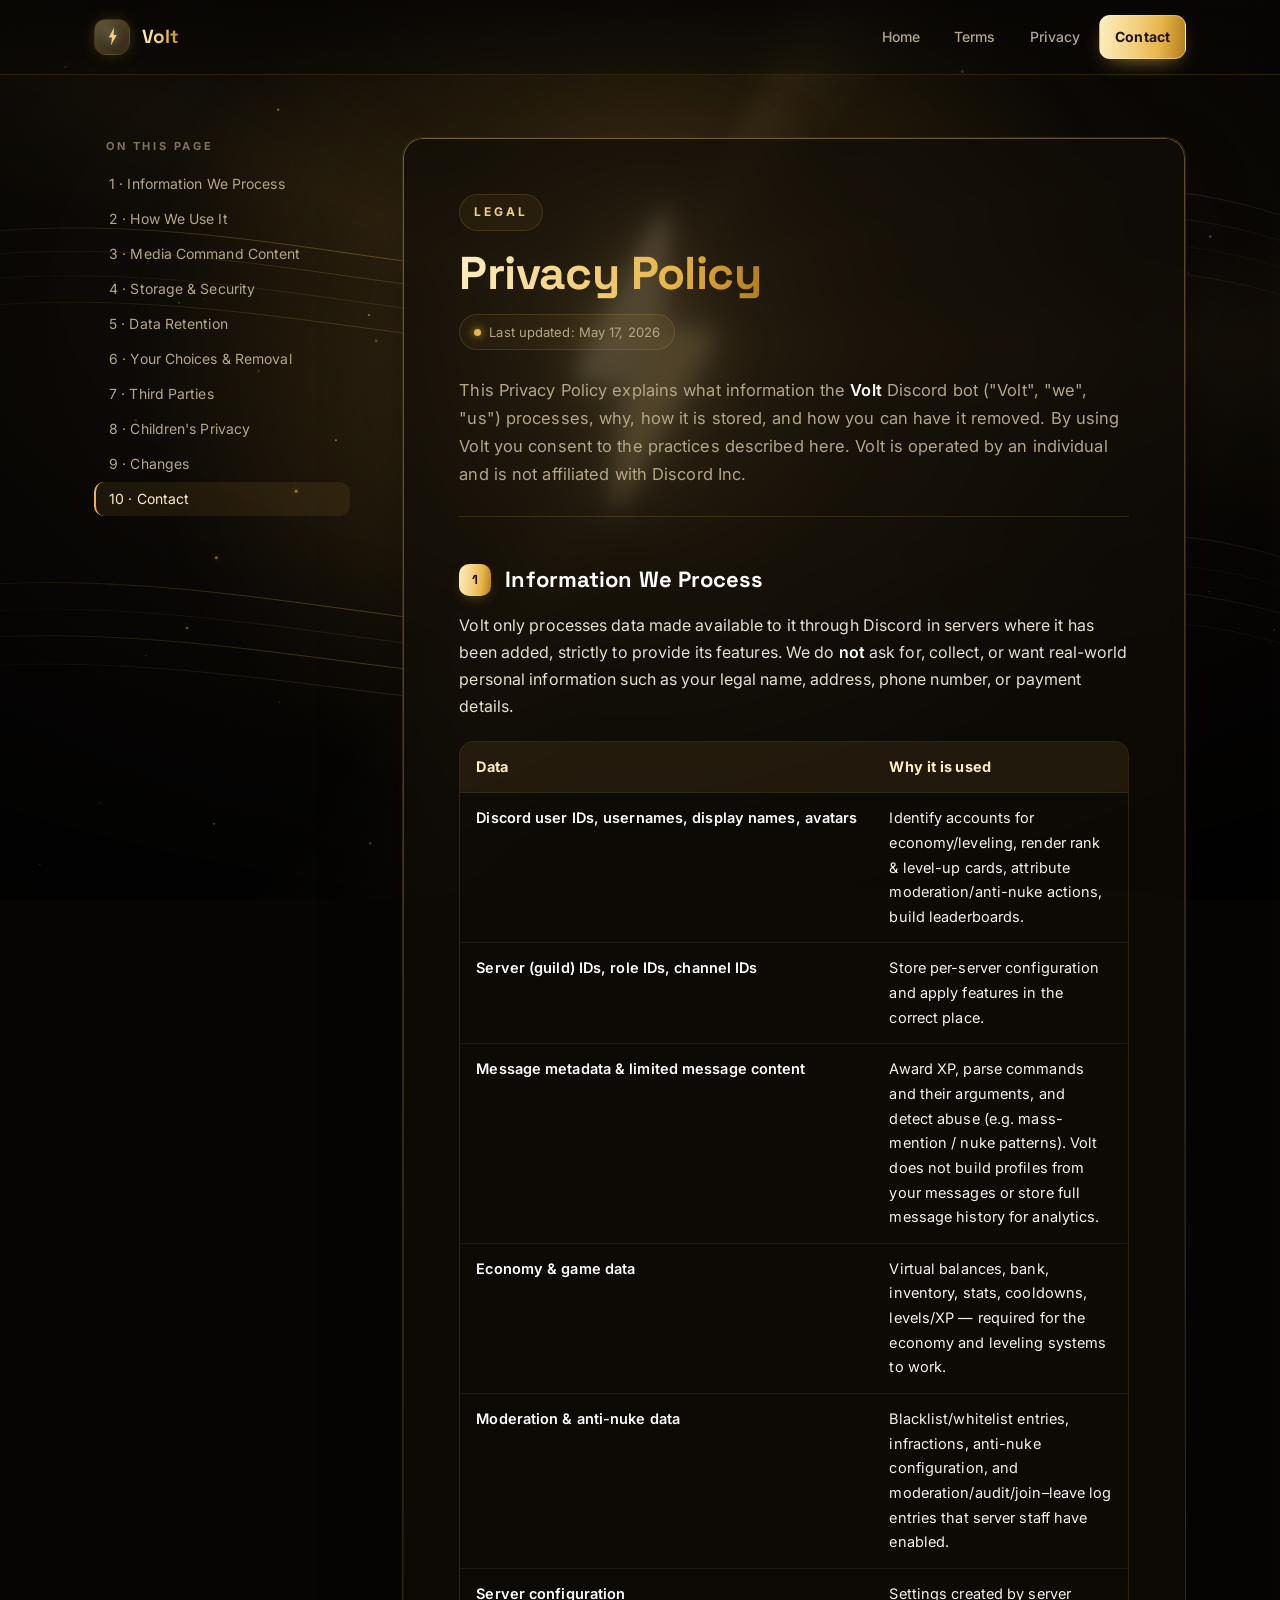
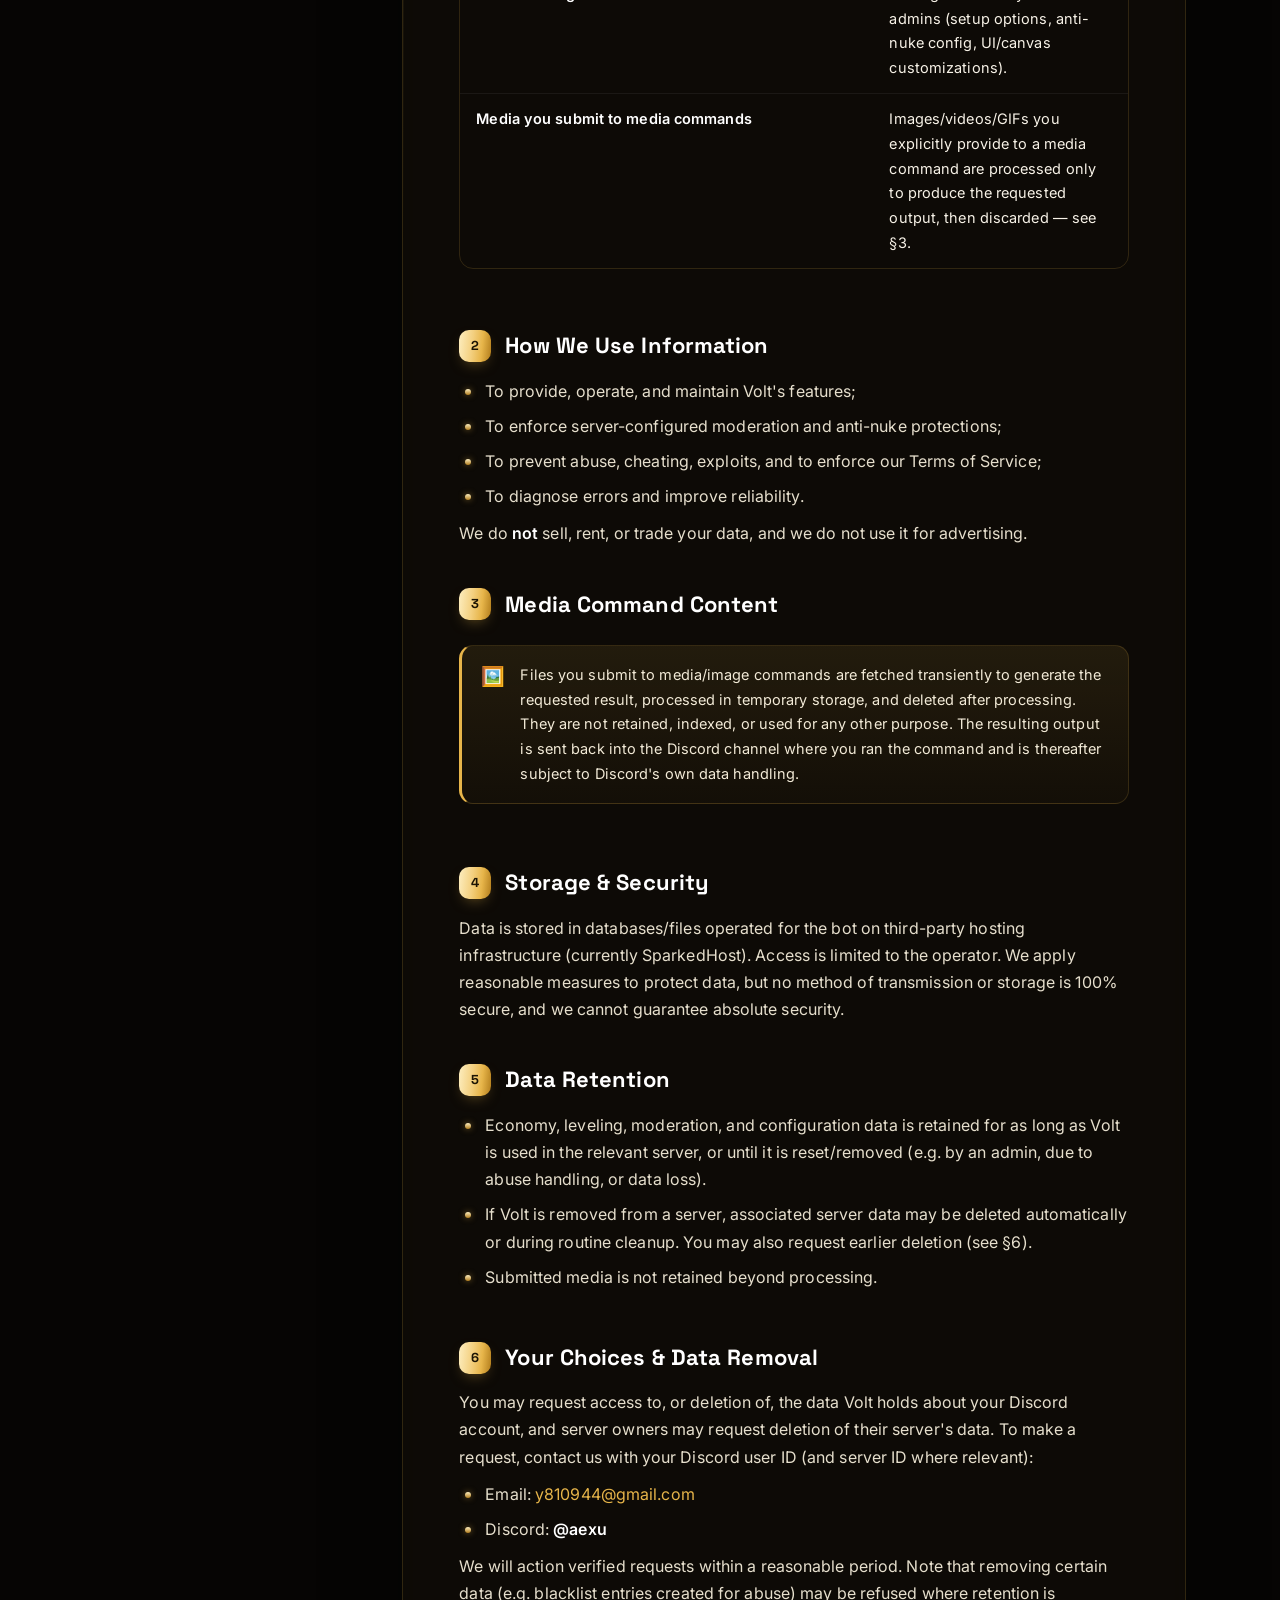
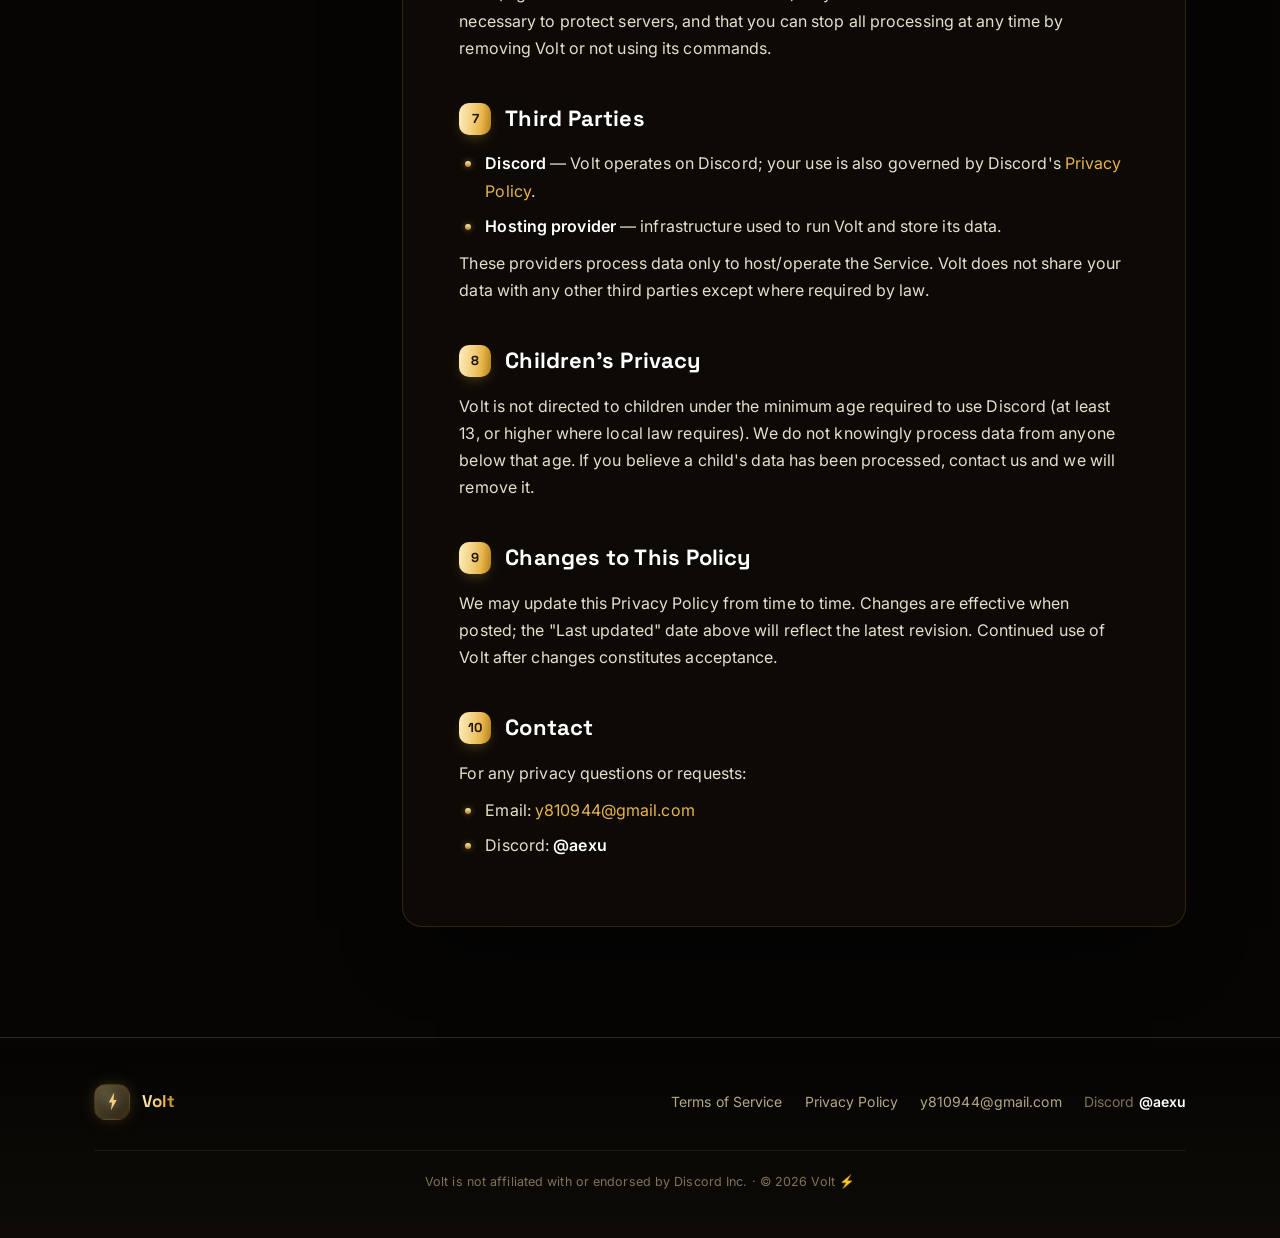
==== commit 517d9db5: "Cinematic redesign: animated gold scene, particle field, optional banner media, refined docs" ====
--- a/privacy-policy/index.html
+++ b/privacy-policy/index.html
@@ -5,19 +5,55 @@
 <meta name="viewport" content="width=device-width, initial-scale=1">
 <title>Volt — Privacy Policy</title>
 <meta name="description" content="Privacy Policy for the Volt Discord bot.">
-<meta name="theme-color" content="#08070a">
+<meta name="theme-color" content="#060504">
 <link rel="preconnect" href="https://fonts.googleapis.com">
 <link rel="preconnect" href="https://fonts.gstatic.com" crossorigin>
-<link href="https://fonts.googleapis.com/css2?family=Inter:wght@400;500;600;700;800&display=swap" rel="stylesheet">
+<link href="https://fonts.googleapis.com/css2?family=Inter:wght@400;500;600;700;800&family=Space+Grotesk:wght@500;600;700&display=swap" rel="stylesheet">
 <link rel="stylesheet" href="../assets/style.css">
 </head>
 <body>
 <div class="progress"></div>
 
+<div class="bg" aria-hidden="true">
+  <video id="bgVideo" class="bg-media" muted loop playsinline preload="auto"></video>
+  <div class="scene">
+    <div class="rays"></div>
+    <div class="glow"></div>
+    <svg class="waves" viewBox="0 0 1440 900" preserveAspectRatio="xMidYMid slice">
+      <defs><linearGradient id="wgrad" x1="0" y1="0" x2="1" y2="0">
+        <stop offset="0" stop-color="rgba(231,181,74,0)"/>
+        <stop offset=".5" stop-color="rgba(245,210,128,.5)"/>
+        <stop offset="1" stop-color="rgba(231,181,74,0)"/>
+      </linearGradient></defs>
+      <g>
+        <path style="--d:22s;--y:14px" d="M-60 250 C 320 170 560 340 880 250 S 1280 170 1520 280"/>
+        <path style="--d:26s;--y:20px" d="M-60 272 C 320 196 560 360 880 274 S 1280 196 1520 304"/>
+        <path style="--d:30s;--y:10px" d="M-60 296 C 320 222 560 382 880 300 S 1280 222 1520 330"/>
+        <path style="--d:24s;--y:24px" d="M-60 322 C 320 250 560 404 880 326 S 1280 250 1520 356"/>
+        <path style="--d:28s;--y:16px" d="M-60 600 C 300 530 600 700 900 600 S 1300 520 1520 620"/>
+        <path style="--d:32s;--y:22px" d="M-60 626 C 300 558 600 724 900 628 S 1300 548 1520 648"/>
+        <path style="--d:23s;--y:12px" d="M-60 652 C 300 586 600 748 900 654 S 1300 576 1520 676"/>
+        <path style="--d:27s;--y:26px" d="M-60 680 C 300 616 600 772 900 682 S 1300 606 1520 704"/>
+      </g>
+    </svg>
+    <div class="bolt-wrap">
+      <svg viewBox="0 0 48 72">
+        <defs><linearGradient id="bgrad" x1="0" y1="0" x2="1" y2="1">
+          <stop offset="0" stop-color="#fdeec0"/><stop offset=".55" stop-color="#f3cf7e"/><stop offset="1" stop-color="#e7b54a"/>
+        </linearGradient></defs>
+        <path d="M30 2 L10 40 L22 40 L18 70 L40 30 L28 30 Z" fill="url(#bgrad)"/>
+      </svg>
+    </div>
+  </div>
+</div>
+<canvas id="fx"></canvas>
+<div class="grain"></div>
+<div class="veil"></div>
+
 <header class="site-head">
-  <nav class="nav container">
+  <nav class="nav">
     <a class="brand" href="../">
-      <span class="logo"><svg viewBox="0 0 24 24"><path d="M13 2 4 14h6l-1 8 9-12h-6l1-8z" fill="#e7b54a"/></svg></span>
+      <span class="logo"><svg viewBox="0 0 48 72"><path d="M30 2 L10 40 L22 40 L18 70 L40 30 L28 30 Z" fill="#f3cf7e"/></svg></span>
       <span class="word">Volt</span>
     </a>
     <span class="spacer"></span>
@@ -47,8 +83,8 @@
   </aside>
 
   <article class="doc reveal">
-    <span class="eyebrow">Legal</span>
-    <h1><span class="grad">Privacy Policy</span></h1>
+    <span class="kicker">Legal</span>
+    <h1 class="display"><span class="grad">Privacy Policy</span></h1>
     <div class="updated"><span class="dot"></span> Last updated: May 17, 2026</div>
 
     <p class="intro">This Privacy Policy explains what information the <strong>Volt</strong> Discord bot ("Volt",
@@ -171,14 +207,14 @@
 <footer class="site-foot">
   <div class="foot-in">
     <a class="brand" href="../">
-      <span class="logo"><svg viewBox="0 0 24 24"><path d="M13 2 4 14h6l-1 8 9-12h-6l1-8z" fill="#e7b54a"/></svg></span>
+      <span class="logo"><svg viewBox="0 0 48 72"><path d="M30 2 L10 40 L22 40 L18 70 L40 30 L28 30 Z" fill="#f3cf7e"/></svg></span>
       <span class="word">Volt</span>
     </a>
     <div class="foot-links">
       <a href="../terms-of-service/">Terms of Service</a>
       <a href="./">Privacy Policy</a>
       <a href="mailto:y810944@gmail.com">y810944@gmail.com</a>
-      <span>Discord <strong>@aexu</strong></span>
+      <span style="color:var(--muted)">Discord <strong>@aexu</strong></span>
     </div>
     <div class="foot-note">Volt is not affiliated with or endorsed by Discord Inc. · © 2026 Volt ⚡</div>
   </div>
--- a/assets/style.css
+++ b/assets/style.css
@@ -1,200 +1,254 @@
-/* Volt — legal site theme. Premium dark + gold, fully self-contained. */
+/* ============================================================================
+   Volt — legal site. Cinematic dark-gold theme. Self-contained, no libraries.
+   ========================================================================== */
 :root{
-  --bg:#08070a; --bg2:#0c0a08;
-  --ink:#f5f0e4; --dim:#a89c81; --muted:#7c7159;
+  --bg:#060504; --bg2:#0b0907;
+  --ink:#f7f2e7; --dim:#b3a786; --muted:#7e7358;
   --line:rgba(231,181,74,.16);
   --line-soft:rgba(255,255,255,.06);
-  --gold1:#fce8b3; --gold2:#e7b54a; --gold3:#b27d1c;
-  --glass:rgba(26,21,12,.55);
-  --glass2:rgba(20,16,10,.7);
-  --radius:18px; --maxw:1120px;
-  --shadow:0 24px 60px -28px rgba(0,0,0,.85);
+  --g1:#fdeec0; --g2:#f3cf7e; --g3:#e7b54a; --g4:#b27d1c;
+  --glass:rgba(24,19,11,.55);
+  --glass2:rgba(17,13,8,.72);
+  --radius:20px; --maxw:1140px;
+  --shadow:0 30px 80px -34px rgba(0,0,0,.9);
+  --gold-grad:linear-gradient(96deg,var(--g1),var(--g2) 42%,var(--g3) 70%,var(--g4));
 }
 *{box-sizing:border-box;margin:0;padding:0}
-html{scroll-behavior:smooth;scroll-padding-top:96px;-webkit-text-size-adjust:100%}
+html{scroll-behavior:smooth;scroll-padding-top:104px;-webkit-text-size-adjust:100%}
 body{
-  background:var(--bg); color:var(--ink); overflow-x:hidden;
+  background:var(--bg);color:var(--ink);overflow-x:hidden;min-height:100vh;
   font:16px/1.7 "Inter",-apple-system,BlinkMacSystemFont,"Segoe UI",Roboto,Helvetica,Arial,sans-serif;
-  letter-spacing:.1px; -webkit-font-smoothing:antialiased;
-}
-/* Animated ambient background */
-body::before{
-  content:""; position:fixed; inset:-20%; z-index:-2;
-  background:
-    radial-gradient(620px 420px at 78% -6%, rgba(231,181,74,.20), transparent 60%),
-    radial-gradient(560px 480px at 12% 6%, rgba(178,125,28,.16), transparent 60%),
-    radial-gradient(900px 700px at 50% 120%, rgba(120,78,200,.10), transparent 60%),
-    var(--bg);
-  animation:drift 24s ease-in-out infinite alternate;
-}
-body::after{ /* faint grid + grain */
-  content:""; position:fixed; inset:0; z-index:-1; pointer-events:none; opacity:.5;
-  background-image:linear-gradient(rgba(255,255,255,.025) 1px,transparent 1px),
-                   linear-gradient(90deg,rgba(255,255,255,.025) 1px,transparent 1px);
-  background-size:64px 64px; mask:radial-gradient(circle at 50% 30%,#000,transparent 78%);
-}
-@keyframes drift{from{transform:translate3d(-1.5%,-1%,0) scale(1)}to{transform:translate3d(1.5%,1.5%,0) scale(1.06)}}
-
-a{color:var(--gold2);text-decoration:none}
-a:hover{color:var(--gold1)}
-strong{color:#fff}
-
-/* Scroll progress */
+  letter-spacing:.1px;-webkit-font-smoothing:antialiased;text-rendering:optimizeLegibility;
+}
+.display{font-family:"Space Grotesk","Inter",sans-serif;letter-spacing:-.6px}
+a{color:var(--g3);text-decoration:none;transition:color .15s}
+a:hover{color:var(--g1)}
+strong{color:#fff;font-weight:600}
+::selection{background:rgba(231,181,74,.32);color:#fff}
+
+/* ── Ambient background system (fixed, behind everything) ─────────────────── */
+.bg{position:fixed;inset:0;z-index:-3;overflow:hidden;background:
+  radial-gradient(1200px 760px at 50% 36%, #1c1407 0%, #0b0805 46%, var(--bg) 78%)}
+.bg-media{position:absolute;inset:0;width:100%;height:100%;object-fit:cover;
+  opacity:0;transition:opacity 1.2s ease;filter:saturate(1.05) contrast(1.04)}
+.bg.has-media .bg-media{opacity:.66}
+.bg.has-media .scene .bolt-wrap{opacity:.32}      /* dim CSS bolt if real art shown */
+.bg.has-media .scene .waves{opacity:.5}
+
+.scene{position:absolute;inset:0}
+.scene .rays{position:absolute;left:50%;top:38%;width:140vmax;height:140vmax;
+  transform:translate(-50%,-50%);
+  background:conic-gradient(from 0deg,
+    transparent 0 6%, rgba(243,207,126,.07) 8%, transparent 12% 22%,
+    rgba(231,181,74,.05) 25%, transparent 30% 52%,
+    rgba(243,207,126,.06) 56%, transparent 60% 78%,
+    rgba(231,181,74,.05) 82%, transparent 88% 100%);
+  filter:blur(6px);animation:spin 80s linear infinite;opacity:.8}
+.scene .glow{position:absolute;left:50%;top:40%;width:1100px;height:1100px;
+  transform:translate(-50%,-50%);border-radius:50%;
+  background:radial-gradient(circle,rgba(245,205,120,.20),rgba(231,181,74,.07) 38%,transparent 66%);
+  filter:blur(8px);animation:breathe 7s ease-in-out infinite}
+
+.waves{position:absolute;inset:0;width:100%;height:100%;opacity:.85}
+.waves path{fill:none;stroke:url(#wgrad);stroke-width:1;
+  animation:wave var(--d,26s) ease-in-out infinite alternate}
+.waves path:nth-child(2n){opacity:.6}
+.waves path:nth-child(3n){opacity:.4}
+
+.bolt-wrap{position:absolute;left:50%;top:40%;transform:translate(-50%,-50%);
+  width:clamp(120px,17vw,230px);aspect-ratio:5/8;animation:floaty 9s ease-in-out infinite}
+.bolt-wrap svg{width:100%;height:100%;display:block;
+  filter:drop-shadow(0 0 10px rgba(253,238,192,.95)) drop-shadow(0 0 34px rgba(243,207,126,.7))
+         drop-shadow(0 0 80px rgba(231,181,74,.5));animation:pulse 4.4s ease-in-out infinite}
+
+.grain{position:fixed;inset:0;z-index:-2;pointer-events:none;opacity:.5;mix-blend-mode:overlay;
+  background-image:url("data:image/svg+xml;utf8,<svg xmlns='http://www.w3.org/2000/svg' width='140' height='140'><filter id='n'><feTurbulence type='fractalNoise' baseFrequency='0.85' numOctaves='2' stitchTiles='stitch'/></filter><rect width='140' height='140' filter='url(%23n)' opacity='0.55'/></svg>")}
+.veil{position:fixed;inset:0;z-index:-1;pointer-events:none;
+  background:radial-gradient(120% 90% at 50% 30%,transparent 38%,rgba(0,0,0,.5) 78%,rgba(0,0,0,.78) 100%)}
+#fx{position:fixed;inset:0;z-index:-2;pointer-events:none}
+
+@keyframes spin{to{transform:translate(-50%,-50%) rotate(360deg)}}
+@keyframes breathe{50%{transform:translate(-50%,-50%) scale(1.12);opacity:.85}}
+@keyframes pulse{50%{filter:drop-shadow(0 0 16px rgba(253,238,192,1)) drop-shadow(0 0 52px rgba(243,207,126,.85)) drop-shadow(0 0 120px rgba(231,181,74,.62))}}
+@keyframes floaty{50%{transform:translate(-50%,calc(-50% - 14px))}}
+@keyframes wave{to{transform:translateY(var(--y,18px))}}
+@keyframes shift{to{background-position:200% center}}
+
+/* ── Scroll progress ─────────────────────────────────────────────────────── */
 .progress{position:fixed;top:0;left:0;height:3px;width:0;z-index:60;
-  background:linear-gradient(90deg,var(--gold3),var(--gold2),var(--gold1));
-  box-shadow:0 0 14px rgba(231,181,74,.6)}
-
-/* Header */
-.site-head{position:sticky;top:0;z-index:50;backdrop-filter:blur(14px);
-  background:linear-gradient(180deg,rgba(10,8,6,.86),rgba(10,8,6,.5));
+  background:linear-gradient(90deg,var(--g4),var(--g3),var(--g1));
+  box-shadow:0 0 16px rgba(231,181,74,.7)}
+
+/* ── Header ──────────────────────────────────────────────────────────────── */
+.site-head{position:sticky;top:0;z-index:50;backdrop-filter:blur(16px);
+  background:linear-gradient(180deg,rgba(8,6,4,.82),rgba(8,6,4,.34));
   border-bottom:1px solid var(--line)}
-.nav{max-width:var(--maxw);margin:0 auto;padding:14px 22px;display:flex;align-items:center;gap:22px}
-.brand{display:flex;align-items:center;gap:11px;font-weight:700;font-size:18px;letter-spacing:.4px}
-.brand .logo{width:34px;height:34px;display:grid;place-items:center;border-radius:11px;
-  background:radial-gradient(circle at 30% 25%,rgba(252,232,179,.25),rgba(20,16,9,.9));
-  border:1px solid var(--line);box-shadow:inset 0 0 14px rgba(231,181,74,.25)}
-.brand .logo svg{width:18px;height:18px;filter:drop-shadow(0 0 6px rgba(231,181,74,.7))}
-.brand .word{background:linear-gradient(92deg,var(--gold1),var(--gold2) 55%,var(--gold3));
-  -webkit-background-clip:text;background-clip:text;color:transparent}
+.nav{max-width:var(--maxw);margin:0 auto;padding:15px 24px;display:flex;align-items:center;gap:22px}
+.brand{display:flex;align-items:center;gap:12px;font-weight:700;font-size:19px}
+.brand .logo{width:36px;height:36px;display:grid;place-items:center;border-radius:12px;
+  background:radial-gradient(circle at 30% 24%,rgba(253,238,192,.28),rgba(18,14,8,.92));
+  border:1px solid var(--line);box-shadow:inset 0 0 16px rgba(231,181,74,.3),0 0 18px -6px rgba(231,181,74,.5)}
+.brand .logo svg{width:19px;height:19px;filter:drop-shadow(0 0 6px rgba(243,207,126,.85))}
+.brand .word{font-family:"Space Grotesk",sans-serif;font-weight:700;
+  background:var(--gold-grad);-webkit-background-clip:text;background-clip:text;color:transparent}
 .nav .spacer{flex:1}
-.nav-links{display:flex;gap:6px;align-items:center}
-.nav-links a{color:var(--dim);font-size:14px;font-weight:500;padding:9px 14px;border-radius:10px;transition:.16s}
+.nav-links{display:flex;gap:4px;align-items:center}
+.nav-links a{color:var(--dim);font-size:14px;font-weight:500;padding:9px 15px;border-radius:11px;transition:.16s}
 .nav-links a:hover{color:var(--ink);background:rgba(255,255,255,.05)}
-.nav-links a.cta{color:#1a1305;font-weight:700;
-  background:linear-gradient(180deg,var(--gold1),var(--gold2));border:1px solid rgba(255,255,255,.25)}
-.nav-links a.cta:hover{filter:brightness(1.07)}
+.nav-links a.cta{color:#1c1404;font-weight:700;background:var(--gold-grad);
+  border:1px solid rgba(255,255,255,.28);box-shadow:0 8px 22px -10px rgba(231,181,74,.8)}
+.nav-links a.cta:hover{filter:brightness(1.08);transform:translateY(-1px)}
 .menu-btn{display:none;background:none;border:1px solid var(--line);color:var(--ink);
-  width:40px;height:40px;border-radius:10px;font-size:18px;cursor:pointer}
-
-/* Layout */
-.container{max-width:var(--maxw);margin:0 auto;padding:0 22px}
-section.reveal{opacity:0;transform:translateY(22px);transition:opacity .7s ease,transform .7s ease}
-section.reveal.in{opacity:1;transform:none}
-@media (prefers-reduced-motion:reduce){
-  body::before{animation:none}.reveal{opacity:1!important;transform:none!important}
-  html{scroll-behavior:auto}
-}
-
-/* Hero (landing) */
-.hero{text-align:center;padding:92px 22px 56px;max-width:880px;margin:0 auto}
-.hero .bolt-xl{width:96px;height:96px;margin:0 auto 26px;display:grid;place-items:center;border-radius:26px;
-  background:radial-gradient(circle at 32% 28%,rgba(252,232,179,.32),rgba(18,14,8,.92));
-  border:1px solid var(--line);box-shadow:0 0 60px -10px rgba(231,181,74,.5),inset 0 0 26px rgba(231,181,74,.28);
-  animation:pulse 4.5s ease-in-out infinite}
-.hero .bolt-xl svg{width:46px;height:46px;filter:drop-shadow(0 0 14px rgba(231,181,74,.8))}
-@keyframes pulse{50%{box-shadow:0 0 84px -6px rgba(231,181,74,.7),inset 0 0 30px rgba(231,181,74,.4)}}
-.eyebrow{display:inline-block;font-size:12px;font-weight:700;letter-spacing:3px;text-transform:uppercase;
-  color:var(--gold2);padding:7px 14px;border:1px solid var(--line);border-radius:999px;
-  background:rgba(231,181,74,.06);margin-bottom:20px}
-.hero h1{font-size:clamp(34px,6vw,58px);line-height:1.05;font-weight:800;letter-spacing:-.5px;margin-bottom:18px}
-.hero h1 .grad{background:linear-gradient(96deg,var(--gold1),var(--gold2) 50%,var(--gold3));
-  -webkit-background-clip:text;background-clip:text;color:transparent}
-.hero p.lead{color:var(--dim);font-size:18px;max-width:620px;margin:0 auto 34px}
+  width:42px;height:42px;border-radius:11px;font-size:18px;cursor:pointer}
+
+.container{max-width:var(--maxw);margin:0 auto;padding:0 24px}
+.reveal{opacity:0;transform:translateY(26px);transition:opacity .8s cubic-bezier(.2,.7,.2,1),transform .8s cubic-bezier(.2,.7,.2,1)}
+.reveal.in{opacity:1;transform:none}
+.reveal[data-d="1"]{transition-delay:.08s}.reveal[data-d="2"]{transition-delay:.16s}
+.reveal[data-d="3"]{transition-delay:.24s}
+
+/* ── Hero ────────────────────────────────────────────────────────────────── */
+.hero{position:relative;text-align:center;padding:128px 24px 86px;max-width:900px;margin:0 auto}
+.hero .kicker{display:inline-flex;align-items:center;gap:9px;font-size:12px;font-weight:700;
+  letter-spacing:3.4px;text-transform:uppercase;color:var(--g2);
+  padding:8px 16px;border:1px solid var(--line);border-radius:999px;
+  background:rgba(231,181,74,.06);backdrop-filter:blur(6px);margin-bottom:26px}
+.hero .kicker .led{width:7px;height:7px;border-radius:50%;background:var(--g2);
+  box-shadow:0 0 10px var(--g2);animation:pulse 2.4s ease-in-out infinite}
+.hero h1{font-size:clamp(40px,7.4vw,76px);line-height:1.02;font-weight:700;margin-bottom:22px}
+.hero h1 .grad{background:linear-gradient(96deg,var(--g1),var(--g2) 45%,var(--g3) 72%,var(--g4));
+  background-size:200% auto;-webkit-background-clip:text;background-clip:text;color:transparent;
+  animation:shift 9s linear infinite;text-shadow:0 0 60px rgba(231,181,74,.18)}
+.hero p.lead{color:var(--dim);font-size:clamp(16px,2.1vw,20px);max-width:640px;margin:0 auto 38px}
 .actions{display:flex;gap:14px;justify-content:center;flex-wrap:wrap}
-.btn{display:inline-flex;align-items:center;gap:9px;padding:14px 24px;border-radius:13px;font-weight:700;
-  font-size:15px;transition:.18s;border:1px solid transparent}
-.btn.primary{color:#1a1305;background:linear-gradient(180deg,var(--gold1),var(--gold2));
-  border-color:rgba(255,255,255,.28);box-shadow:0 14px 34px -14px rgba(231,181,74,.7)}
-.btn.primary:hover{transform:translateY(-2px);filter:brightness(1.06)}
-.btn.ghost{color:var(--ink);border-color:var(--line);background:rgba(255,255,255,.03)}
-.btn.ghost:hover{border-color:var(--gold2);transform:translateY(-2px)}
-.chips{display:flex;gap:10px;justify-content:center;flex-wrap:wrap;margin-top:38px}
-.chip{font-size:13px;color:var(--dim);padding:8px 14px;border:1px solid var(--line-soft);
+.btn{display:inline-flex;align-items:center;gap:10px;padding:15px 28px;border-radius:14px;
+  font-weight:700;font-size:15px;transition:transform .18s,filter .18s,border-color .18s,background .18s;
+  border:1px solid transparent}
+.btn.primary{color:#1c1404;background:var(--gold-grad);border-color:rgba(255,255,255,.3);
+  box-shadow:0 18px 40px -16px rgba(231,181,74,.75),inset 0 1px 0 rgba(255,255,255,.4)}
+.btn.primary:hover{transform:translateY(-3px);filter:brightness(1.07)}
+.btn.ghost{color:var(--ink);border-color:var(--line);background:rgba(255,255,255,.035);backdrop-filter:blur(6px)}
+.btn.ghost:hover{border-color:var(--g3);background:rgba(231,181,74,.08);transform:translateY(-3px)}
+.chips{display:flex;gap:10px;justify-content:center;flex-wrap:wrap;margin-top:44px}
+.chip{font-size:13px;color:var(--dim);padding:9px 16px;border:1px solid var(--line-soft);
   border-radius:999px;background:var(--glass);backdrop-filter:blur(6px)}
-.chip b{color:var(--gold2);font-weight:700}
-
-/* Doc cards on landing */
-.cards{display:grid;grid-template-columns:1fr 1fr;gap:18px;max-width:860px;margin:18px auto 90px;padding:0 22px}
-@media(max-width:680px){.cards{grid-template-columns:1fr}}
-.card{position:relative;display:block;padding:30px 26px;border-radius:var(--radius);
-  background:var(--glass);border:1px solid var(--line);backdrop-filter:blur(10px);
-  box-shadow:var(--shadow);overflow:hidden;transition:.2s}
+.chip b{color:var(--g2);font-weight:700}
+.scroll-cue{margin-top:60px;color:var(--muted);font-size:12px;letter-spacing:2px;text-transform:uppercase}
+.scroll-cue span{display:block;margin:10px auto 0;width:1px;height:34px;
+  background:linear-gradient(var(--g3),transparent);animation:cue 2.2s ease-in-out infinite}
+@keyframes cue{0%,100%{opacity:.3;transform:scaleY(.5)}50%{opacity:1;transform:scaleY(1)}}
+
+/* ── Doc cards on landing ────────────────────────────────────────────────── */
+.cards{display:grid;grid-template-columns:1fr 1fr;gap:20px;max-width:900px;margin:10px auto 110px;padding:0 24px}
+@media(max-width:700px){.cards{grid-template-columns:1fr}}
+.card{position:relative;display:block;padding:34px 30px;border-radius:var(--radius);
+  background:var(--glass);border:1px solid var(--line);backdrop-filter:blur(12px);
+  box-shadow:var(--shadow);overflow:hidden;transition:transform .22s,border-color .22s}
 .card::before{content:"";position:absolute;inset:0;border-radius:inherit;padding:1px;
-  background:linear-gradient(140deg,rgba(231,181,74,.5),transparent 45%);
+  background:linear-gradient(140deg,rgba(243,207,126,.6),transparent 46%);
   -webkit-mask:linear-gradient(#000 0 0) content-box,linear-gradient(#000 0 0);
-  -webkit-mask-composite:xor;mask-composite:exclude;opacity:0;transition:.2s}
-.card:hover{transform:translateY(-5px);border-color:rgba(231,181,74,.35)}
-.card:hover::before{opacity:1}
-.card .ic{width:46px;height:46px;border-radius:13px;display:grid;place-items:center;font-size:22px;
-  background:rgba(231,181,74,.1);border:1px solid var(--line);margin-bottom:16px}
-.card h3{font-size:20px;font-weight:700;margin-bottom:7px;color:#fff}
+  -webkit-mask-composite:xor;mask-composite:exclude;opacity:0;transition:opacity .22s}
+.card::after{content:"";position:absolute;width:280px;height:280px;border-radius:50%;right:-90px;top:-90px;
+  background:radial-gradient(circle,rgba(231,181,74,.16),transparent 70%);opacity:0;transition:opacity .22s}
+.card:hover{transform:translateY(-6px);border-color:rgba(231,181,74,.36)}
+.card:hover::before,.card:hover::after{opacity:1}
+.card .ic{width:50px;height:50px;border-radius:14px;display:grid;place-items:center;font-size:23px;
+  background:rgba(231,181,74,.1);border:1px solid var(--line);margin-bottom:18px}
+.card h3{font-family:"Space Grotesk",sans-serif;font-size:21px;font-weight:700;margin-bottom:8px;color:#fff}
 .card p{color:var(--dim);font-size:14.5px}
-.card .go{margin-top:18px;font-size:14px;font-weight:700;color:var(--gold2);display:inline-flex;gap:7px;align-items:center}
-.card:hover .go{gap:11px}
-
-/* Document page */
-.doc-shell{max-width:var(--maxw);margin:0 auto;padding:54px 22px 100px;
-  display:grid;grid-template-columns:248px 1fr;gap:46px;align-items:start}
-@media(max-width:920px){.doc-shell{grid-template-columns:1fr;gap:26px}}
-.toc{position:sticky;top:96px;font-size:14px}
-@media(max-width:920px){.toc{position:relative;top:0;border:1px solid var(--line);
-  border-radius:14px;background:var(--glass);padding:8px}}
-.toc .toc-title{font-size:11px;letter-spacing:2.5px;text-transform:uppercase;color:var(--muted);
+.card .go{margin-top:20px;font-size:14px;font-weight:700;color:var(--g3);display:inline-flex;gap:7px;align-items:center;transition:gap .2s}
+.card:hover .go{gap:12px}
+
+/* ── Document page ───────────────────────────────────────────────────────── */
+.doc-shell{max-width:var(--maxw);margin:0 auto;padding:62px 24px 110px;
+  display:grid;grid-template-columns:256px 1fr;gap:52px;align-items:start}
+@media(max-width:940px){.doc-shell{grid-template-columns:1fr;gap:26px}}
+.toc{position:sticky;top:104px;font-size:14px}
+@media(max-width:940px){.toc{position:relative;top:0;border:1px solid var(--line);
+  border-radius:16px;background:var(--glass);padding:10px;backdrop-filter:blur(8px)}}
+.toc .toc-title{font-size:11px;letter-spacing:2.6px;text-transform:uppercase;color:var(--muted);
   padding:0 12px 12px;font-weight:700}
-.toc a{display:block;color:var(--dim);padding:8px 12px;border-radius:9px;border-left:2px solid transparent;
+.toc a{display:block;color:var(--dim);padding:8px 13px;border-radius:10px;border-left:2px solid transparent;
   transition:.15s;line-height:1.35}
 .toc a:hover{color:var(--ink);background:rgba(255,255,255,.04)}
-.toc a.active{color:var(--gold1);border-left-color:var(--gold2);background:rgba(231,181,74,.08)}
-
-.doc{min-width:0;background:var(--glass2);border:1px solid var(--line);border-radius:var(--radius);
-  padding:clamp(26px,4vw,52px);box-shadow:var(--shadow);backdrop-filter:blur(8px)}
-.doc .eyebrow{margin-bottom:16px}
-.doc h1{font-size:clamp(28px,4.6vw,42px);font-weight:800;letter-spacing:-.5px;line-height:1.1;margin-bottom:14px}
-.doc h1 .grad{background:linear-gradient(96deg,var(--gold1),var(--gold2) 55%,var(--gold3));
-  -webkit-background-clip:text;background-clip:text;color:transparent}
+.toc a.active{color:var(--g1);border-left-color:var(--g3);background:rgba(231,181,74,.09)}
+
+.doc{min-width:0;position:relative;background:var(--glass2);border:1px solid var(--line);
+  border-radius:var(--radius);padding:clamp(28px,4.4vw,58px);box-shadow:var(--shadow);backdrop-filter:blur(10px)}
+.doc::before{content:"";position:absolute;inset:0;border-radius:inherit;padding:1px;
+  background:linear-gradient(160deg,rgba(243,207,126,.4),transparent 40%);
+  -webkit-mask:linear-gradient(#000 0 0) content-box,linear-gradient(#000 0 0);
+  -webkit-mask-composite:xor;mask-composite:exclude;pointer-events:none}
+.doc .kicker{display:inline-block;font-size:12px;font-weight:700;letter-spacing:3px;
+  text-transform:uppercase;color:var(--g2);padding:7px 14px;border:1px solid var(--line);
+  border-radius:999px;background:rgba(231,181,74,.06);margin-bottom:18px}
+.doc h1{font-family:"Space Grotesk",sans-serif;font-size:clamp(30px,4.8vw,46px);font-weight:700;
+  line-height:1.08;margin-bottom:16px}
+.doc h1 .grad{background:var(--gold-grad);-webkit-background-clip:text;background-clip:text;color:transparent}
 .updated{display:inline-flex;align-items:center;gap:8px;font-size:13px;color:var(--dim);
-  border:1px solid var(--line);background:rgba(231,181,74,.05);padding:6px 13px;border-radius:999px;margin-bottom:24px}
-.updated .dot{width:7px;height:7px;border-radius:50%;background:var(--gold2);box-shadow:0 0 8px var(--gold2)}
-.doc>p{color:#e7e0cf}
-.doc .intro{font-size:16.5px;color:var(--dim);border-bottom:1px solid var(--line);padding-bottom:26px;margin-bottom:8px}
-.doc section{padding-top:34px;scroll-margin-top:96px}
-.doc h2{display:flex;align-items:center;gap:13px;font-size:21px;font-weight:700;color:#fff;margin-bottom:12px}
-.doc h2 .num{flex:none;width:30px;height:30px;border-radius:9px;display:grid;place-items:center;
-  font-size:13px;font-weight:800;color:var(--gold1);
-  background:rgba(231,181,74,.1);border:1px solid var(--line)}
-.doc h2 .anchor{opacity:0;color:var(--muted);font-weight:400;transition:.15s;font-size:18px}
+  border:1px solid var(--line);background:rgba(231,181,74,.05);padding:6px 14px;border-radius:999px;margin-bottom:26px}
+.updated .dot{width:7px;height:7px;border-radius:50%;background:var(--g3);box-shadow:0 0 8px var(--g3)}
+.doc>p{color:#ece4d2}
+.doc .intro{font-size:16.5px;color:var(--dim);border-bottom:1px solid var(--line);padding-bottom:28px;margin-bottom:6px}
+.doc section{padding-top:38px;scroll-margin-top:104px}
+.doc h2{display:flex;align-items:center;gap:14px;font-family:"Space Grotesk",sans-serif;
+  font-size:22px;font-weight:700;color:#fff;margin-bottom:13px}
+.doc h2 .num{flex:none;width:32px;height:32px;border-radius:10px;display:grid;place-items:center;
+  font-size:13px;font-weight:700;color:#1c1404;background:var(--gold-grad);
+  box-shadow:0 6px 16px -8px rgba(231,181,74,.7)}
+.doc h2 .anchor{opacity:0;color:var(--muted);font-weight:400;font-size:18px;transition:.15s}
 .doc h2:hover .anchor{opacity:1}
 .doc h3{font-size:16px;margin:20px 0 7px;color:#fff}
-.doc p,.doc li{color:#e3dccb}
-.doc ul{margin:10px 0 10px 4px;list-style:none}
-.doc li{position:relative;padding-left:22px;margin:7px 0}
-.doc li::before{content:"";position:absolute;left:3px;top:11px;width:6px;height:6px;border-radius:50%;
-  background:linear-gradient(var(--gold1),var(--gold3))}
-.callout{display:flex;gap:14px;background:linear-gradient(180deg,rgba(231,181,74,.09),rgba(231,181,74,.03));
-  border:1px solid var(--line);border-left:3px solid var(--gold2);border-radius:12px;
-  padding:16px 18px;margin:20px 0;color:#efe8d6;font-size:14.5px}
-.callout .ci{flex:none;font-size:18px;line-height:1.5}
-.tbl-wrap{overflow-x:auto;margin:18px 0;border:1px solid var(--line);border-radius:12px}
-table{width:100%;border-collapse:collapse;font-size:14.5px;min-width:460px}
-th,td{padding:12px 15px;text-align:left;vertical-align:top;border-bottom:1px solid var(--line-soft)}
-th{background:rgba(231,181,74,.08);color:var(--gold1);font-weight:700;letter-spacing:.3px}
+.doc p,.doc li{color:#e6dfcd}
+.doc ul{margin:10px 0 10px 2px;list-style:none}
+.doc li{position:relative;padding-left:24px;margin:8px 0}
+.doc li::before{content:"";position:absolute;left:4px;top:11px;width:6px;height:6px;border-radius:50%;
+  background:linear-gradient(var(--g1),var(--g4));box-shadow:0 0 6px rgba(231,181,74,.5)}
+.callout{display:flex;gap:15px;background:linear-gradient(180deg,rgba(231,181,74,.1),rgba(231,181,74,.03));
+  border:1px solid var(--line);border-left:3px solid var(--g3);border-radius:14px;
+  padding:17px 19px;margin:22px 0;color:#f2ead7;font-size:14.5px}
+.callout .ci{flex:none;font-size:19px;line-height:1.45}
+.tbl-wrap{overflow-x:auto;margin:20px 0;border:1px solid var(--line);border-radius:14px}
+table{width:100%;border-collapse:collapse;font-size:14.5px;min-width:480px}
+th,td{padding:13px 16px;text-align:left;vertical-align:top;border-bottom:1px solid var(--line-soft)}
+th{background:rgba(231,181,74,.09);color:var(--g1);font-weight:700;letter-spacing:.3px}
 tr:last-child td{border-bottom:none}
+tr:hover td{background:rgba(255,255,255,.02)}
 td:first-child{color:#fff;font-weight:600;white-space:nowrap}
 @media(max-width:560px){td:first-child{white-space:normal}}
 
-/* Footer */
-.site-foot{border-top:1px solid var(--line);background:linear-gradient(180deg,transparent,rgba(231,181,74,.03))}
-.foot-in{max-width:var(--maxw);margin:0 auto;padding:40px 22px;display:flex;gap:24px;
+/* ── Footer ──────────────────────────────────────────────────────────────── */
+.site-foot{position:relative;border-top:1px solid var(--line);
+  background:linear-gradient(180deg,transparent,rgba(231,181,74,.04))}
+.foot-in{max-width:var(--maxw);margin:0 auto;padding:46px 24px;display:flex;gap:26px;
   align-items:center;flex-wrap:wrap;justify-content:space-between}
-.foot-in .brand{font-size:16px}
-.foot-links{display:flex;gap:20px;flex-wrap:wrap;font-size:14px}
-.foot-links a{color:var(--dim)}.foot-links a:hover{color:var(--gold2)}
+.foot-in .brand{font-size:17px}
+.foot-links{display:flex;gap:22px;flex-wrap:wrap;font-size:14px;align-items:center}
+.foot-links a{color:var(--dim)}.foot-links a:hover{color:var(--g3)}
 .foot-note{width:100%;color:var(--muted);font-size:12.5px;border-top:1px solid var(--line-soft);
-  padding-top:18px;margin-top:6px;text-align:center}
-
-/* Back to top */
-.to-top{position:fixed;right:22px;bottom:22px;width:46px;height:46px;border-radius:13px;
+  padding-top:20px;margin-top:4px;text-align:center}
+
+/* ── Back to top ─────────────────────────────────────────────────────────── */
+.to-top{position:fixed;right:24px;bottom:24px;width:48px;height:48px;border-radius:14px;
   display:grid;place-items:center;cursor:pointer;z-index:40;border:1px solid var(--line);
-  color:var(--gold1);background:var(--glass2);backdrop-filter:blur(8px);
-  opacity:0;pointer-events:none;transform:translateY(12px);transition:.22s}
+  color:var(--g1);background:var(--glass2);backdrop-filter:blur(8px);
+  opacity:0;pointer-events:none;transform:translateY(14px);transition:.24s}
 .to-top.show{opacity:1;pointer-events:auto;transform:none}
-.to-top:hover{border-color:var(--gold2);background:rgba(231,181,74,.14)}
-
-@media(max-width:680px){
+.to-top:hover{border-color:var(--g3);background:rgba(231,181,74,.16)}
+
+@media(max-width:720px){
   .menu-btn{display:block}
-  .nav-links{position:absolute;top:64px;right:14px;left:14px;flex-direction:column;align-items:stretch;
-    gap:4px;padding:10px;border:1px solid var(--line);border-radius:14px;
-    background:rgba(12,10,8,.97);backdrop-filter:blur(14px);display:none}
+  .nav-links{position:absolute;top:68px;right:16px;left:16px;flex-direction:column;align-items:stretch;
+    gap:4px;padding:12px;border:1px solid var(--line);border-radius:16px;
+    background:rgba(10,8,5,.97);backdrop-filter:blur(16px);display:none}
   .nav-links.open{display:flex}
-  .nav-links a{padding:12px 14px}
-}
+  .nav-links a{padding:13px 15px}
+  .hero{padding:96px 22px 64px}
+}
+
+/* Respect reduced motion — kill all ambient/looping animation */
+@media (prefers-reduced-motion:reduce){
+  *,*::before,*::after{animation:none!important;transition-duration:.001ms!important}
+  html{scroll-behavior:auto}
+  .reveal{opacity:1!important;transform:none!important}
+}
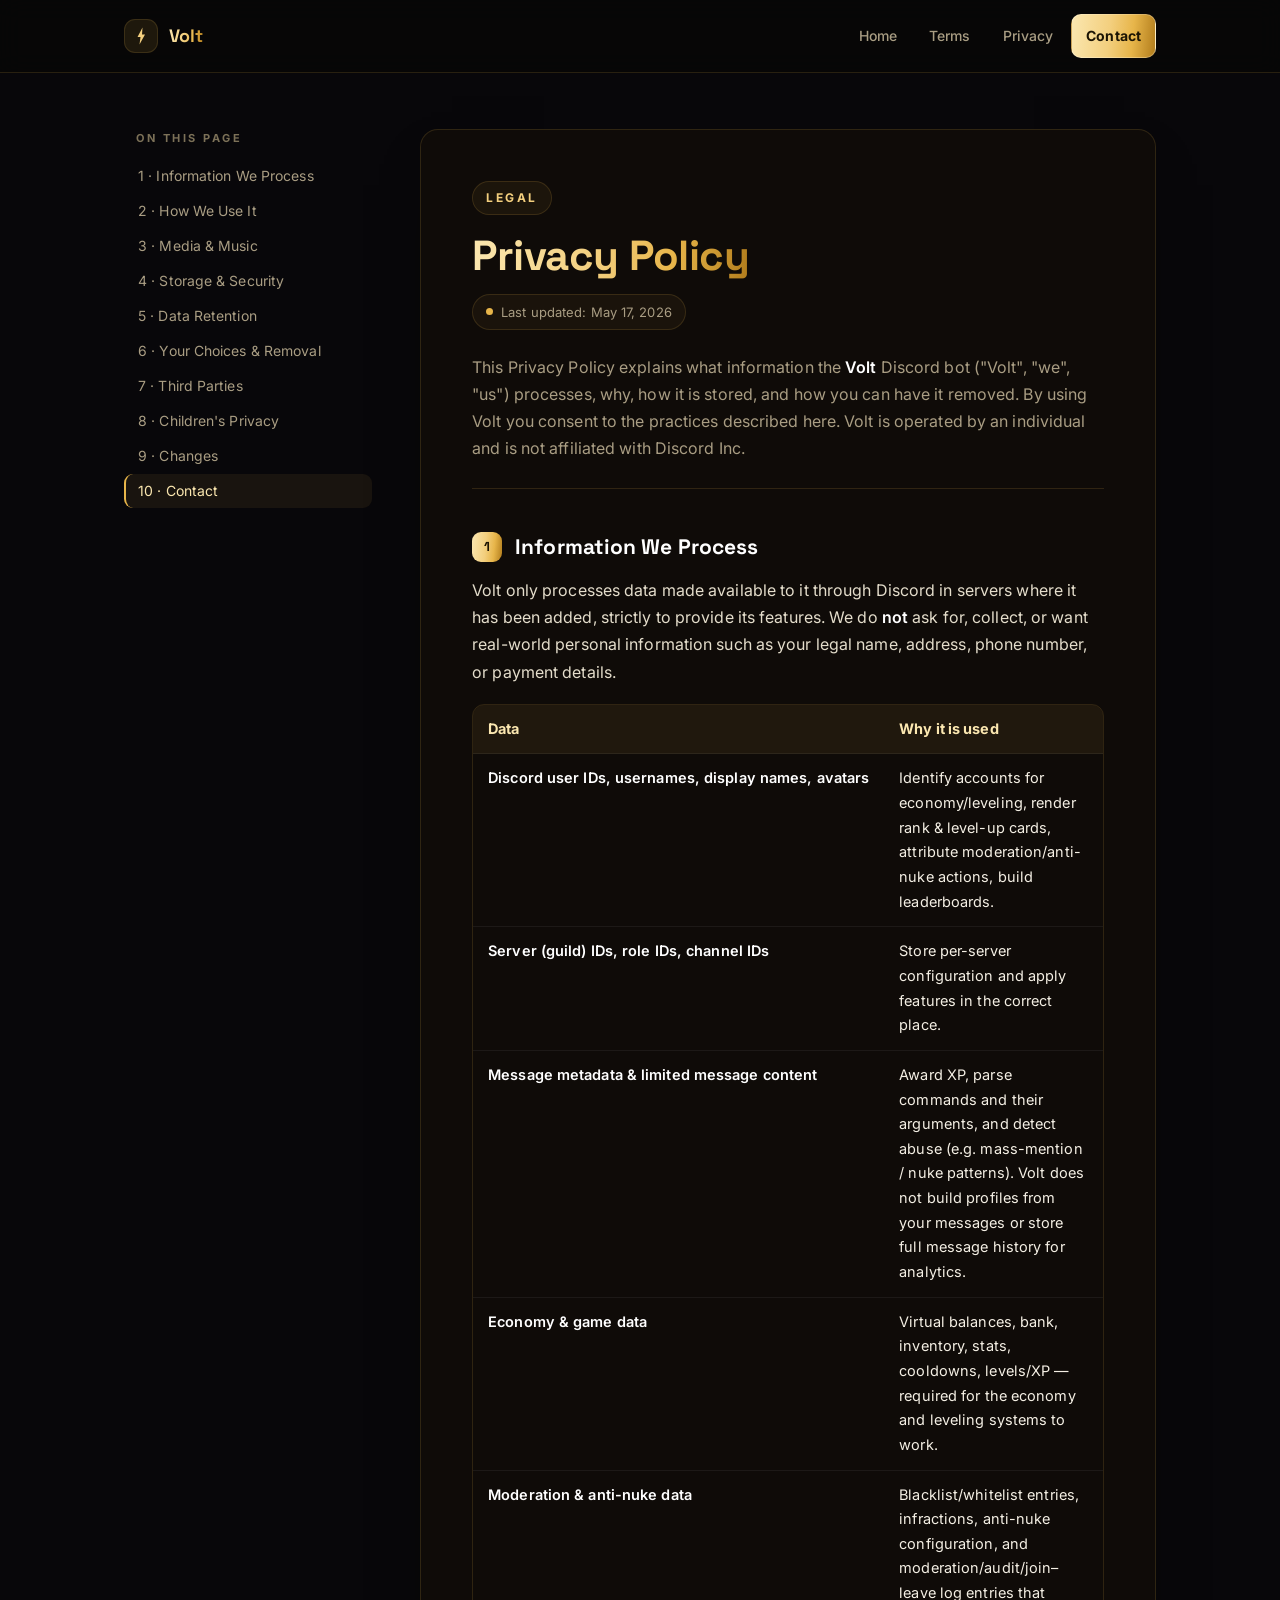
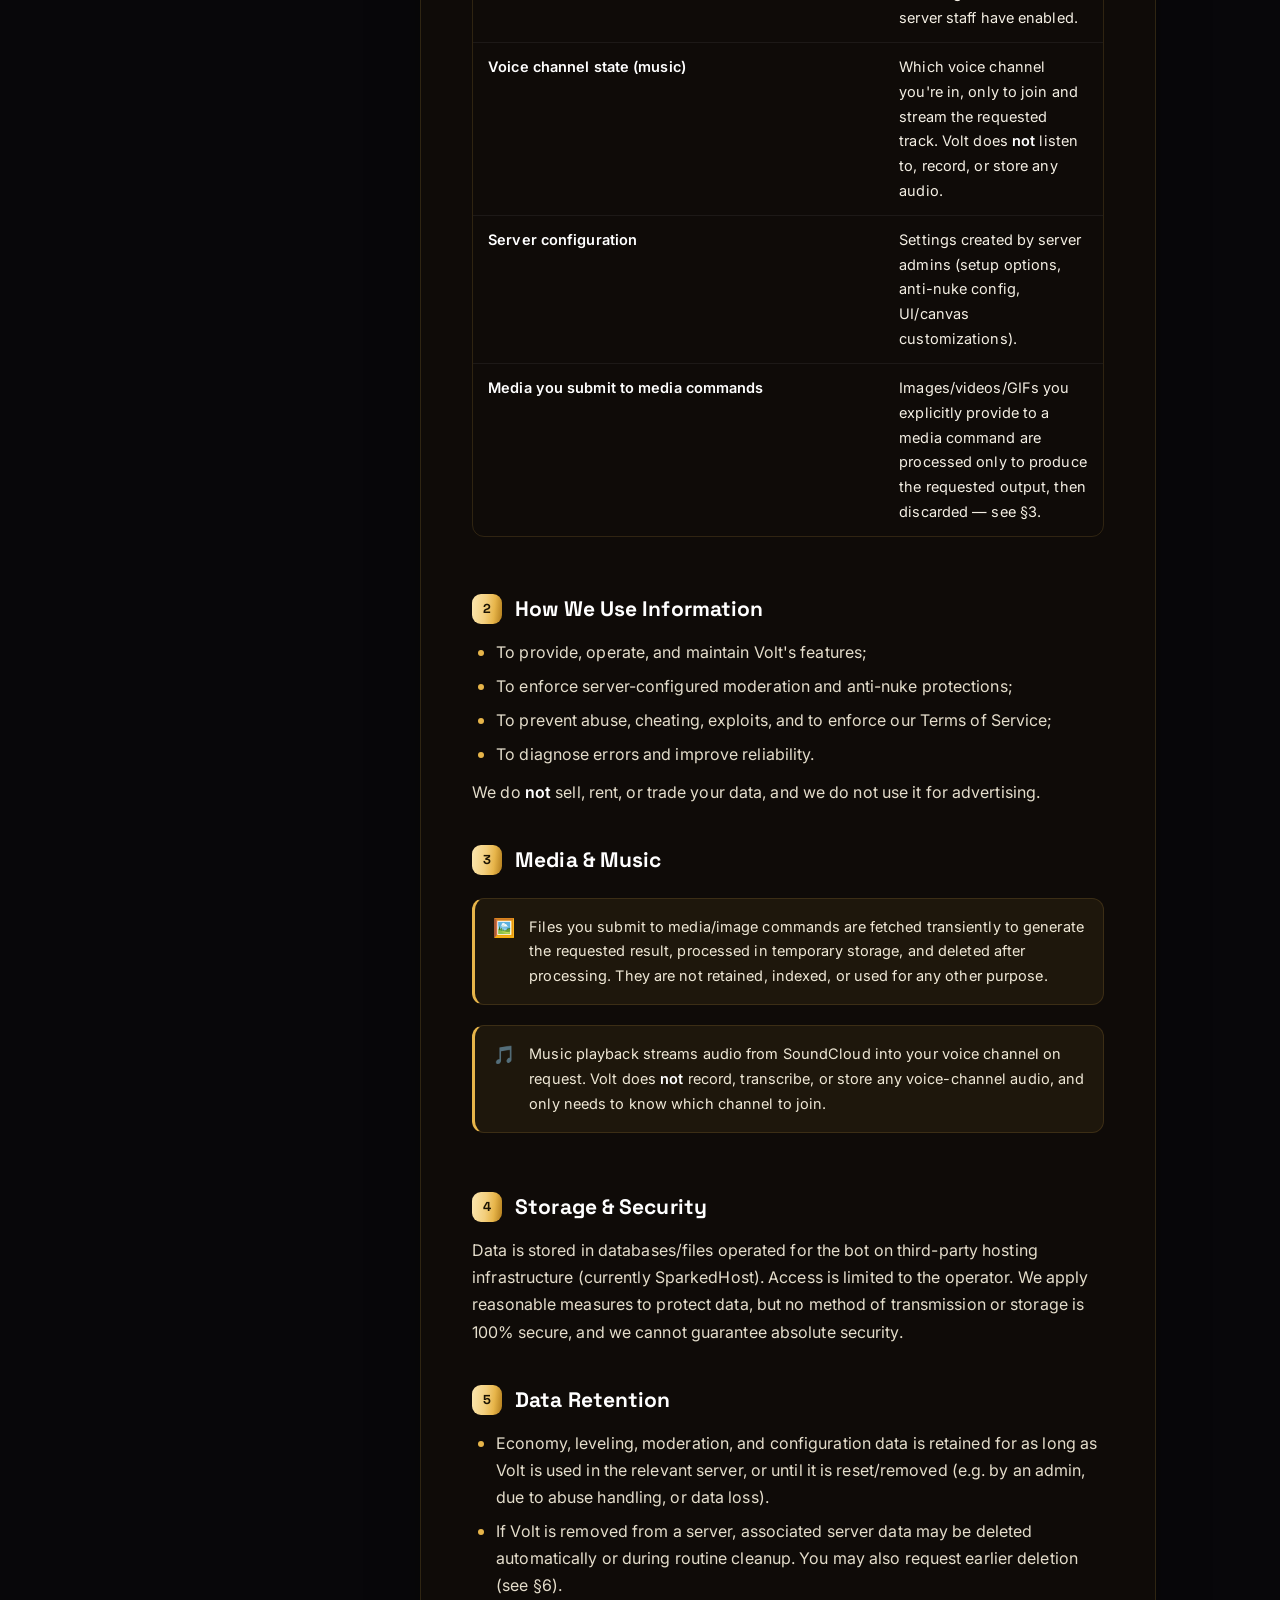
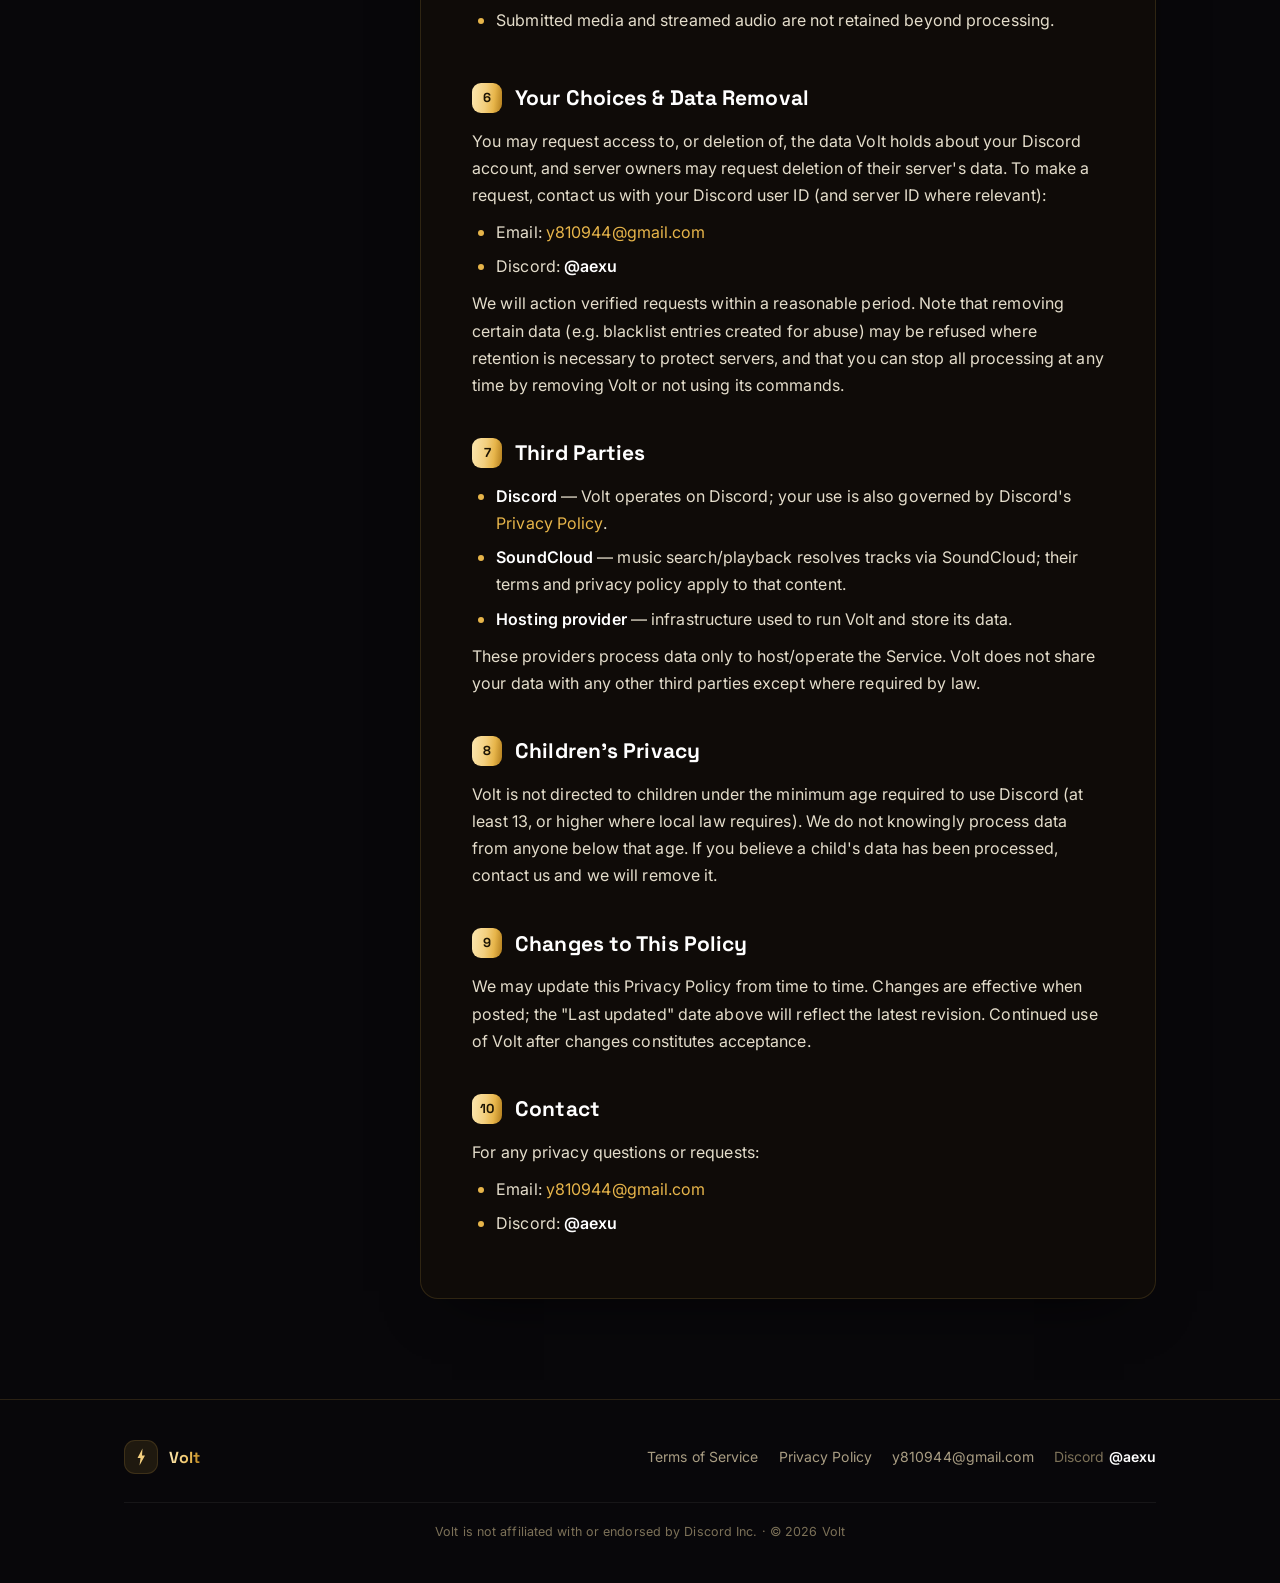
==== commit 939e32bc: "Simplify: remove animated background/banner system, clean static design" ====
--- a/privacy-policy/index.html
+++ b/privacy-policy/index.html
@@ -5,7 +5,7 @@
 <meta name="viewport" content="width=device-width, initial-scale=1">
 <title>Volt — Privacy Policy</title>
 <meta name="description" content="Privacy Policy for the Volt Discord bot.">
-<meta name="theme-color" content="#060504">
+<meta name="theme-color" content="#0a0807">
 <link rel="preconnect" href="https://fonts.googleapis.com">
 <link rel="preconnect" href="https://fonts.gstatic.com" crossorigin>
 <link href="https://fonts.googleapis.com/css2?family=Inter:wght@400;500;600;700;800&family=Space+Grotesk:wght@500;600;700&display=swap" rel="stylesheet">
@@ -13,42 +13,6 @@
 </head>
 <body>
 <div class="progress"></div>
-
-<div class="bg" aria-hidden="true">
-  <video id="bgVideo" class="bg-media" muted loop playsinline preload="auto"></video>
-  <div class="scene">
-    <div class="rays"></div>
-    <div class="glow"></div>
-    <svg class="waves" viewBox="0 0 1440 900" preserveAspectRatio="xMidYMid slice">
-      <defs><linearGradient id="wgrad" x1="0" y1="0" x2="1" y2="0">
-        <stop offset="0" stop-color="rgba(231,181,74,0)"/>
-        <stop offset=".5" stop-color="rgba(245,210,128,.5)"/>
-        <stop offset="1" stop-color="rgba(231,181,74,0)"/>
-      </linearGradient></defs>
-      <g>
-        <path style="--d:22s;--y:14px" d="M-60 250 C 320 170 560 340 880 250 S 1280 170 1520 280"/>
-        <path style="--d:26s;--y:20px" d="M-60 272 C 320 196 560 360 880 274 S 1280 196 1520 304"/>
-        <path style="--d:30s;--y:10px" d="M-60 296 C 320 222 560 382 880 300 S 1280 222 1520 330"/>
-        <path style="--d:24s;--y:24px" d="M-60 322 C 320 250 560 404 880 326 S 1280 250 1520 356"/>
-        <path style="--d:28s;--y:16px" d="M-60 600 C 300 530 600 700 900 600 S 1300 520 1520 620"/>
-        <path style="--d:32s;--y:22px" d="M-60 626 C 300 558 600 724 900 628 S 1300 548 1520 648"/>
-        <path style="--d:23s;--y:12px" d="M-60 652 C 300 586 600 748 900 654 S 1300 576 1520 676"/>
-        <path style="--d:27s;--y:26px" d="M-60 680 C 300 616 600 772 900 682 S 1300 606 1520 704"/>
-      </g>
-    </svg>
-    <div class="bolt-wrap">
-      <svg viewBox="0 0 48 72">
-        <defs><linearGradient id="bgrad" x1="0" y1="0" x2="1" y2="1">
-          <stop offset="0" stop-color="#fdeec0"/><stop offset=".55" stop-color="#f3cf7e"/><stop offset="1" stop-color="#e7b54a"/>
-        </linearGradient></defs>
-        <path d="M30 2 L10 40 L22 40 L18 70 L40 30 L28 30 Z" fill="url(#bgrad)"/>
-      </svg>
-    </div>
-  </div>
-</div>
-<canvas id="fx"></canvas>
-<div class="grain"></div>
-<div class="veil"></div>
 
 <header class="site-head">
   <nav class="nav">
@@ -72,7 +36,7 @@
     <div class="toc-title">On this page</div>
     <a href="#s1">1 · Information We Process</a>
     <a href="#s2">2 · How We Use It</a>
-    <a href="#s3">3 · Media Command Content</a>
+    <a href="#s3">3 · Media &amp; Music</a>
     <a href="#s4">4 · Storage &amp; Security</a>
     <a href="#s5">5 · Data Retention</a>
     <a href="#s6">6 · Your Choices &amp; Removal</a>
@@ -109,6 +73,8 @@
               <td>Virtual balances, bank, inventory, stats, cooldowns, levels/XP — required for the economy and leveling systems to work.</td></tr>
           <tr><td>Moderation &amp; anti-nuke data</td>
               <td>Blacklist/whitelist entries, infractions, anti-nuke configuration, and moderation/audit/join–leave log entries that server staff have enabled.</td></tr>
+          <tr><td>Voice channel state (music)</td>
+              <td>Which voice channel you're in, only to join and stream the requested track. Volt does <strong>not</strong> listen to, record, or store any audio.</td></tr>
           <tr><td>Server configuration</td>
               <td>Settings created by server admins (setup options, anti-nuke config, UI/canvas customizations).</td></tr>
           <tr><td>Media you submit to media commands</td>
@@ -129,11 +95,13 @@
     </section>
 
     <section id="s3">
-      <h2><span class="num">3</span> Media Command Content <a class="anchor" href="#s3">#</a></h2>
+      <h2><span class="num">3</span> Media &amp; Music <a class="anchor" href="#s3">#</a></h2>
       <div class="callout"><span class="ci">🖼️</span><div>Files you submit to media/image commands are fetched
       transiently to generate the requested result, processed in temporary storage, and deleted after processing.
-      They are not retained, indexed, or used for any other purpose. The resulting output is sent back into the
-      Discord channel where you ran the command and is thereafter subject to Discord's own data handling.</div></div>
+      They are not retained, indexed, or used for any other purpose.</div></div>
+      <div class="callout"><span class="ci">🎵</span><div>Music playback streams audio from SoundCloud into your
+      voice channel on request. Volt does <strong>not</strong> record, transcribe, or store any voice-channel
+      audio, and only needs to know which channel to join.</div></div>
     </section>
 
     <section id="s4">
@@ -150,7 +118,7 @@
             relevant server, or until it is reset/removed (e.g. by an admin, due to abuse handling, or data loss).</li>
         <li>If Volt is removed from a server, associated server data may be deleted automatically or during
             routine cleanup. You may also request earlier deletion (see §6).</li>
-        <li>Submitted media is not retained beyond processing.</li>
+        <li>Submitted media and streamed audio are not retained beyond processing.</li>
       </ul>
     </section>
 
@@ -173,6 +141,8 @@
       <ul>
         <li><strong>Discord</strong> — Volt operates on Discord; your use is also governed by Discord's
             <a href="https://discord.com/privacy" target="_blank" rel="noopener">Privacy Policy</a>.</li>
+        <li><strong>SoundCloud</strong> — music search/playback resolves tracks via SoundCloud; their terms and
+            privacy policy apply to that content.</li>
         <li><strong>Hosting provider</strong> — infrastructure used to run Volt and store its data.</li>
       </ul>
       <p>These providers process data only to host/operate the Service. Volt does not share your data with any
@@ -216,7 +186,7 @@
       <a href="mailto:y810944@gmail.com">y810944@gmail.com</a>
       <span style="color:var(--muted)">Discord <strong>@aexu</strong></span>
     </div>
-    <div class="foot-note">Volt is not affiliated with or endorsed by Discord Inc. · © 2026 Volt ⚡</div>
+    <div class="foot-note">Volt is not affiliated with or endorsed by Discord Inc. · © 2026 Volt</div>
   </div>
 </footer>
 
--- a/assets/style.css
+++ b/assets/style.css
@@ -1,254 +1,180 @@
 /* ============================================================================
-   Volt — legal site. Cinematic dark-gold theme. Self-contained, no libraries.
+   Volt — legal site. Clean dark-gold theme. No animated background, no media.
    ========================================================================== */
 :root{
-  --bg:#060504; --bg2:#0b0907;
-  --ink:#f7f2e7; --dim:#b3a786; --muted:#7e7358;
-  --line:rgba(231,181,74,.16);
-  --line-soft:rgba(255,255,255,.06);
-  --g1:#fdeec0; --g2:#f3cf7e; --g3:#e7b54a; --g4:#b27d1c;
-  --glass:rgba(24,19,11,.55);
-  --glass2:rgba(17,13,8,.72);
-  --radius:20px; --maxw:1140px;
-  --shadow:0 30px 80px -34px rgba(0,0,0,.9);
-  --gold-grad:linear-gradient(96deg,var(--g1),var(--g2) 42%,var(--g3) 70%,var(--g4));
+  --bg:#0a0807; --ink:#f4efe4; --dim:#a99d83; --muted:#7c7158;
+  --line:rgba(231,181,74,.15); --line-soft:rgba(255,255,255,.06);
+  --g1:#fbe7b0; --g2:#f3cf7e; --g3:#e7b54a; --g4:#b27d1c;
+  --panel:rgba(22,18,11,.6); --panel2:rgba(18,14,9,.72);
+  --radius:18px; --maxw:1080px;
+  --shadow:0 24px 60px -32px rgba(0,0,0,.85);
+  --gold-grad:linear-gradient(96deg,var(--g1),var(--g2) 45%,var(--g3) 72%,var(--g4));
 }
 *{box-sizing:border-box;margin:0;padding:0}
-html{scroll-behavior:smooth;scroll-padding-top:104px;-webkit-text-size-adjust:100%}
+html{scroll-behavior:smooth;scroll-padding-top:96px;-webkit-text-size-adjust:100%}
 body{
-  background:var(--bg);color:var(--ink);overflow-x:hidden;min-height:100vh;
+  color:var(--ink);min-height:100vh;
+  /* one static, subtle gold wash — no animation */
+  background:
+    radial-gradient(800px 460px at 50% -8%, rgba(231,181,74,.10), transparent 70%),
+    #08070a;
   font:16px/1.7 "Inter",-apple-system,BlinkMacSystemFont,"Segoe UI",Roboto,Helvetica,Arial,sans-serif;
   letter-spacing:.1px;-webkit-font-smoothing:antialiased;text-rendering:optimizeLegibility;
 }
-.display{font-family:"Space Grotesk","Inter",sans-serif;letter-spacing:-.6px}
+.display{font-family:"Space Grotesk","Inter",sans-serif;letter-spacing:-.5px}
 a{color:var(--g3);text-decoration:none;transition:color .15s}
 a:hover{color:var(--g1)}
 strong{color:#fff;font-weight:600}
-::selection{background:rgba(231,181,74,.32);color:#fff}
+::selection{background:rgba(231,181,74,.3);color:#fff}
 
-/* ── Ambient background system (fixed, behind everything) ─────────────────── */
-.bg{position:fixed;inset:0;z-index:-3;overflow:hidden;background:
-  radial-gradient(1200px 760px at 50% 36%, #1c1407 0%, #0b0805 46%, var(--bg) 78%)}
-.bg-media{position:absolute;inset:0;width:100%;height:100%;object-fit:cover;
-  opacity:0;transition:opacity 1.2s ease;filter:saturate(1.05) contrast(1.04)}
-.bg.has-media .bg-media{opacity:.66}
-.bg.has-media .scene .bolt-wrap{opacity:.32}      /* dim CSS bolt if real art shown */
-.bg.has-media .scene .waves{opacity:.5}
+/* Scroll progress */
+.progress{position:fixed;top:0;left:0;height:3px;width:0;z-index:60;
+  background:linear-gradient(90deg,var(--g4),var(--g3),var(--g1))}
 
-.scene{position:absolute;inset:0}
-.scene .rays{position:absolute;left:50%;top:38%;width:140vmax;height:140vmax;
-  transform:translate(-50%,-50%);
-  background:conic-gradient(from 0deg,
-    transparent 0 6%, rgba(243,207,126,.07) 8%, transparent 12% 22%,
-    rgba(231,181,74,.05) 25%, transparent 30% 52%,
-    rgba(243,207,126,.06) 56%, transparent 60% 78%,
-    rgba(231,181,74,.05) 82%, transparent 88% 100%);
-  filter:blur(6px);animation:spin 80s linear infinite;opacity:.8}
-.scene .glow{position:absolute;left:50%;top:40%;width:1100px;height:1100px;
-  transform:translate(-50%,-50%);border-radius:50%;
-  background:radial-gradient(circle,rgba(245,205,120,.20),rgba(231,181,74,.07) 38%,transparent 66%);
-  filter:blur(8px);animation:breathe 7s ease-in-out infinite}
-
-.waves{position:absolute;inset:0;width:100%;height:100%;opacity:.85}
-.waves path{fill:none;stroke:url(#wgrad);stroke-width:1;
-  animation:wave var(--d,26s) ease-in-out infinite alternate}
-.waves path:nth-child(2n){opacity:.6}
-.waves path:nth-child(3n){opacity:.4}
-
-.bolt-wrap{position:absolute;left:50%;top:40%;transform:translate(-50%,-50%);
-  width:clamp(120px,17vw,230px);aspect-ratio:5/8;animation:floaty 9s ease-in-out infinite}
-.bolt-wrap svg{width:100%;height:100%;display:block;
-  filter:drop-shadow(0 0 10px rgba(253,238,192,.95)) drop-shadow(0 0 34px rgba(243,207,126,.7))
-         drop-shadow(0 0 80px rgba(231,181,74,.5));animation:pulse 4.4s ease-in-out infinite}
-
-.grain{position:fixed;inset:0;z-index:-2;pointer-events:none;opacity:.5;mix-blend-mode:overlay;
-  background-image:url("data:image/svg+xml;utf8,<svg xmlns='http://www.w3.org/2000/svg' width='140' height='140'><filter id='n'><feTurbulence type='fractalNoise' baseFrequency='0.85' numOctaves='2' stitchTiles='stitch'/></filter><rect width='140' height='140' filter='url(%23n)' opacity='0.55'/></svg>")}
-.veil{position:fixed;inset:0;z-index:-1;pointer-events:none;
-  background:radial-gradient(120% 90% at 50% 30%,transparent 38%,rgba(0,0,0,.5) 78%,rgba(0,0,0,.78) 100%)}
-#fx{position:fixed;inset:0;z-index:-2;pointer-events:none}
-
-@keyframes spin{to{transform:translate(-50%,-50%) rotate(360deg)}}
-@keyframes breathe{50%{transform:translate(-50%,-50%) scale(1.12);opacity:.85}}
-@keyframes pulse{50%{filter:drop-shadow(0 0 16px rgba(253,238,192,1)) drop-shadow(0 0 52px rgba(243,207,126,.85)) drop-shadow(0 0 120px rgba(231,181,74,.62))}}
-@keyframes floaty{50%{transform:translate(-50%,calc(-50% - 14px))}}
-@keyframes wave{to{transform:translateY(var(--y,18px))}}
-@keyframes shift{to{background-position:200% center}}
-
-/* ── Scroll progress ─────────────────────────────────────────────────────── */
-.progress{position:fixed;top:0;left:0;height:3px;width:0;z-index:60;
-  background:linear-gradient(90deg,var(--g4),var(--g3),var(--g1));
-  box-shadow:0 0 16px rgba(231,181,74,.7)}
-
-/* ── Header ──────────────────────────────────────────────────────────────── */
-.site-head{position:sticky;top:0;z-index:50;backdrop-filter:blur(16px);
-  background:linear-gradient(180deg,rgba(8,6,4,.82),rgba(8,6,4,.34));
-  border-bottom:1px solid var(--line)}
-.nav{max-width:var(--maxw);margin:0 auto;padding:15px 24px;display:flex;align-items:center;gap:22px}
-.brand{display:flex;align-items:center;gap:12px;font-weight:700;font-size:19px}
-.brand .logo{width:36px;height:36px;display:grid;place-items:center;border-radius:12px;
-  background:radial-gradient(circle at 30% 24%,rgba(253,238,192,.28),rgba(18,14,8,.92));
-  border:1px solid var(--line);box-shadow:inset 0 0 16px rgba(231,181,74,.3),0 0 18px -6px rgba(231,181,74,.5)}
-.brand .logo svg{width:19px;height:19px;filter:drop-shadow(0 0 6px rgba(243,207,126,.85))}
-.brand .word{font-family:"Space Grotesk",sans-serif;font-weight:700;
+/* Header */
+.site-head{position:sticky;top:0;z-index:50;backdrop-filter:blur(12px);
+  background:rgba(8,7,6,.72);border-bottom:1px solid var(--line)}
+.nav{max-width:var(--maxw);margin:0 auto;padding:14px 24px;display:flex;align-items:center;gap:22px}
+.brand{display:flex;align-items:center;gap:11px;font-weight:700;font-size:18px}
+.brand .logo{width:34px;height:34px;display:grid;place-items:center;border-radius:11px;
+  background:rgba(231,181,74,.1);border:1px solid var(--line)}
+.brand .logo svg{width:18px;height:18px}
+.brand .word{font-family:"Space Grotesk",sans-serif;
   background:var(--gold-grad);-webkit-background-clip:text;background-clip:text;color:transparent}
 .nav .spacer{flex:1}
 .nav-links{display:flex;gap:4px;align-items:center}
-.nav-links a{color:var(--dim);font-size:14px;font-weight:500;padding:9px 15px;border-radius:11px;transition:.16s}
+.nav-links a{color:var(--dim);font-size:14px;font-weight:500;padding:9px 14px;border-radius:10px;transition:.15s}
 .nav-links a:hover{color:var(--ink);background:rgba(255,255,255,.05)}
-.nav-links a.cta{color:#1c1404;font-weight:700;background:var(--gold-grad);
-  border:1px solid rgba(255,255,255,.28);box-shadow:0 8px 22px -10px rgba(231,181,74,.8)}
-.nav-links a.cta:hover{filter:brightness(1.08);transform:translateY(-1px)}
+.nav-links a.cta{color:#1c1404;font-weight:700;background:var(--gold-grad);border:1px solid rgba(255,255,255,.25)}
+.nav-links a.cta:hover{filter:brightness(1.06)}
 .menu-btn{display:none;background:none;border:1px solid var(--line);color:var(--ink);
-  width:42px;height:42px;border-radius:11px;font-size:18px;cursor:pointer}
+  width:40px;height:40px;border-radius:10px;font-size:18px;cursor:pointer}
 
 .container{max-width:var(--maxw);margin:0 auto;padding:0 24px}
-.reveal{opacity:0;transform:translateY(26px);transition:opacity .8s cubic-bezier(.2,.7,.2,1),transform .8s cubic-bezier(.2,.7,.2,1)}
+.reveal{opacity:0;transform:translateY(16px);transition:opacity .6s ease,transform .6s ease}
 .reveal.in{opacity:1;transform:none}
-.reveal[data-d="1"]{transition-delay:.08s}.reveal[data-d="2"]{transition-delay:.16s}
-.reveal[data-d="3"]{transition-delay:.24s}
 
-/* ── Hero ────────────────────────────────────────────────────────────────── */
-.hero{position:relative;text-align:center;padding:128px 24px 86px;max-width:900px;margin:0 auto}
-.hero .kicker{display:inline-flex;align-items:center;gap:9px;font-size:12px;font-weight:700;
-  letter-spacing:3.4px;text-transform:uppercase;color:var(--g2);
-  padding:8px 16px;border:1px solid var(--line);border-radius:999px;
-  background:rgba(231,181,74,.06);backdrop-filter:blur(6px);margin-bottom:26px}
-.hero .kicker .led{width:7px;height:7px;border-radius:50%;background:var(--g2);
-  box-shadow:0 0 10px var(--g2);animation:pulse 2.4s ease-in-out infinite}
-.hero h1{font-size:clamp(40px,7.4vw,76px);line-height:1.02;font-weight:700;margin-bottom:22px}
-.hero h1 .grad{background:linear-gradient(96deg,var(--g1),var(--g2) 45%,var(--g3) 72%,var(--g4));
-  background-size:200% auto;-webkit-background-clip:text;background-clip:text;color:transparent;
-  animation:shift 9s linear infinite;text-shadow:0 0 60px rgba(231,181,74,.18)}
-.hero p.lead{color:var(--dim);font-size:clamp(16px,2.1vw,20px);max-width:640px;margin:0 auto 38px}
-.actions{display:flex;gap:14px;justify-content:center;flex-wrap:wrap}
-.btn{display:inline-flex;align-items:center;gap:10px;padding:15px 28px;border-radius:14px;
-  font-weight:700;font-size:15px;transition:transform .18s,filter .18s,border-color .18s,background .18s;
+/* Hero — simple and clean */
+.hero{text-align:center;padding:92px 24px 64px;max-width:820px;margin:0 auto}
+.hero .bolt{width:64px;height:64px;margin:0 auto 24px;display:grid;place-items:center;border-radius:18px;
+  background:rgba(231,181,74,.1);border:1px solid var(--line)}
+.hero .bolt svg{width:30px;height:30px}
+.hero .kicker{display:inline-block;font-size:12px;font-weight:700;letter-spacing:3px;
+  text-transform:uppercase;color:var(--g2);padding:7px 15px;border:1px solid var(--line);
+  border-radius:999px;background:rgba(231,181,74,.06);margin-bottom:22px}
+.hero h1{font-size:clamp(36px,6vw,60px);line-height:1.05;font-weight:700;margin-bottom:18px}
+.hero h1 .grad{background:var(--gold-grad);-webkit-background-clip:text;background-clip:text;color:transparent}
+.hero p.lead{color:var(--dim);font-size:clamp(16px,2vw,19px);max-width:600px;margin:0 auto 34px}
+.actions{display:flex;gap:13px;justify-content:center;flex-wrap:wrap}
+.btn{display:inline-flex;align-items:center;gap:9px;padding:14px 26px;border-radius:13px;
+  font-weight:700;font-size:15px;transition:transform .16s,filter .16s,border-color .16s,background .16s;
   border:1px solid transparent}
-.btn.primary{color:#1c1404;background:var(--gold-grad);border-color:rgba(255,255,255,.3);
-  box-shadow:0 18px 40px -16px rgba(231,181,74,.75),inset 0 1px 0 rgba(255,255,255,.4)}
-.btn.primary:hover{transform:translateY(-3px);filter:brightness(1.07)}
-.btn.ghost{color:var(--ink);border-color:var(--line);background:rgba(255,255,255,.035);backdrop-filter:blur(6px)}
-.btn.ghost:hover{border-color:var(--g3);background:rgba(231,181,74,.08);transform:translateY(-3px)}
-.chips{display:flex;gap:10px;justify-content:center;flex-wrap:wrap;margin-top:44px}
-.chip{font-size:13px;color:var(--dim);padding:9px 16px;border:1px solid var(--line-soft);
-  border-radius:999px;background:var(--glass);backdrop-filter:blur(6px)}
+.btn.primary{color:#1c1404;background:var(--gold-grad);border-color:rgba(255,255,255,.26);
+  box-shadow:0 14px 32px -16px rgba(231,181,74,.6)}
+.btn.primary:hover{transform:translateY(-2px);filter:brightness(1.06)}
+.btn.ghost{color:var(--ink);border-color:var(--line);background:rgba(255,255,255,.03)}
+.btn.ghost:hover{border-color:var(--g3);transform:translateY(-2px)}
+.chips{display:flex;gap:10px;justify-content:center;flex-wrap:wrap;margin-top:38px}
+.chip{font-size:13px;color:var(--dim);padding:8px 15px;border:1px solid var(--line-soft);
+  border-radius:999px;background:var(--panel)}
 .chip b{color:var(--g2);font-weight:700}
-.scroll-cue{margin-top:60px;color:var(--muted);font-size:12px;letter-spacing:2px;text-transform:uppercase}
-.scroll-cue span{display:block;margin:10px auto 0;width:1px;height:34px;
-  background:linear-gradient(var(--g3),transparent);animation:cue 2.2s ease-in-out infinite}
-@keyframes cue{0%,100%{opacity:.3;transform:scaleY(.5)}50%{opacity:1;transform:scaleY(1)}}
 
-/* ── Doc cards on landing ────────────────────────────────────────────────── */
-.cards{display:grid;grid-template-columns:1fr 1fr;gap:20px;max-width:900px;margin:10px auto 110px;padding:0 24px}
-@media(max-width:700px){.cards{grid-template-columns:1fr}}
-.card{position:relative;display:block;padding:34px 30px;border-radius:var(--radius);
-  background:var(--glass);border:1px solid var(--line);backdrop-filter:blur(12px);
-  box-shadow:var(--shadow);overflow:hidden;transition:transform .22s,border-color .22s}
-.card::before{content:"";position:absolute;inset:0;border-radius:inherit;padding:1px;
-  background:linear-gradient(140deg,rgba(243,207,126,.6),transparent 46%);
-  -webkit-mask:linear-gradient(#000 0 0) content-box,linear-gradient(#000 0 0);
-  -webkit-mask-composite:xor;mask-composite:exclude;opacity:0;transition:opacity .22s}
-.card::after{content:"";position:absolute;width:280px;height:280px;border-radius:50%;right:-90px;top:-90px;
-  background:radial-gradient(circle,rgba(231,181,74,.16),transparent 70%);opacity:0;transition:opacity .22s}
-.card:hover{transform:translateY(-6px);border-color:rgba(231,181,74,.36)}
-.card:hover::before,.card:hover::after{opacity:1}
-.card .ic{width:50px;height:50px;border-radius:14px;display:grid;place-items:center;font-size:23px;
-  background:rgba(231,181,74,.1);border:1px solid var(--line);margin-bottom:18px}
-.card h3{font-family:"Space Grotesk",sans-serif;font-size:21px;font-weight:700;margin-bottom:8px;color:#fff}
+/* Doc cards on landing */
+.cards{display:grid;grid-template-columns:1fr 1fr;gap:18px;max-width:840px;margin:6px auto 96px;padding:0 24px}
+@media(max-width:680px){.cards{grid-template-columns:1fr}}
+.card{display:block;padding:30px 26px;border-radius:var(--radius);
+  background:var(--panel);border:1px solid var(--line);box-shadow:var(--shadow);
+  transition:transform .18s,border-color .18s}
+.card:hover{transform:translateY(-4px);border-color:rgba(231,181,74,.35)}
+.card .ic{width:46px;height:46px;border-radius:13px;display:grid;place-items:center;font-size:22px;
+  background:rgba(231,181,74,.1);border:1px solid var(--line);margin-bottom:16px}
+.card h3{font-family:"Space Grotesk",sans-serif;font-size:20px;font-weight:700;margin-bottom:7px;color:#fff}
 .card p{color:var(--dim);font-size:14.5px}
-.card .go{margin-top:20px;font-size:14px;font-weight:700;color:var(--g3);display:inline-flex;gap:7px;align-items:center;transition:gap .2s}
-.card:hover .go{gap:12px}
+.card .go{margin-top:18px;font-size:14px;font-weight:700;color:var(--g3);display:inline-flex;gap:7px;align-items:center;transition:gap .18s}
+.card:hover .go{gap:11px}
 
-/* ── Document page ───────────────────────────────────────────────────────── */
-.doc-shell{max-width:var(--maxw);margin:0 auto;padding:62px 24px 110px;
-  display:grid;grid-template-columns:256px 1fr;gap:52px;align-items:start}
-@media(max-width:940px){.doc-shell{grid-template-columns:1fr;gap:26px}}
-.toc{position:sticky;top:104px;font-size:14px}
+/* Document page */
+.doc-shell{max-width:var(--maxw);margin:0 auto;padding:56px 24px 100px;
+  display:grid;grid-template-columns:248px 1fr;gap:48px;align-items:start}
+@media(max-width:940px){.doc-shell{grid-template-columns:1fr;gap:24px}}
+.toc{position:sticky;top:96px;font-size:14px}
 @media(max-width:940px){.toc{position:relative;top:0;border:1px solid var(--line);
-  border-radius:16px;background:var(--glass);padding:10px;backdrop-filter:blur(8px)}}
-.toc .toc-title{font-size:11px;letter-spacing:2.6px;text-transform:uppercase;color:var(--muted);
+  border-radius:14px;background:var(--panel);padding:10px}}
+.toc .toc-title{font-size:11px;letter-spacing:2.5px;text-transform:uppercase;color:var(--muted);
   padding:0 12px 12px;font-weight:700}
-.toc a{display:block;color:var(--dim);padding:8px 13px;border-radius:10px;border-left:2px solid transparent;
+.toc a{display:block;color:var(--dim);padding:8px 12px;border-radius:9px;border-left:2px solid transparent;
   transition:.15s;line-height:1.35}
 .toc a:hover{color:var(--ink);background:rgba(255,255,255,.04)}
-.toc a.active{color:var(--g1);border-left-color:var(--g3);background:rgba(231,181,74,.09)}
+.toc a.active{color:var(--g1);border-left-color:var(--g3);background:rgba(231,181,74,.08)}
 
-.doc{min-width:0;position:relative;background:var(--glass2);border:1px solid var(--line);
-  border-radius:var(--radius);padding:clamp(28px,4.4vw,58px);box-shadow:var(--shadow);backdrop-filter:blur(10px)}
-.doc::before{content:"";position:absolute;inset:0;border-radius:inherit;padding:1px;
-  background:linear-gradient(160deg,rgba(243,207,126,.4),transparent 40%);
-  -webkit-mask:linear-gradient(#000 0 0) content-box,linear-gradient(#000 0 0);
-  -webkit-mask-composite:xor;mask-composite:exclude;pointer-events:none}
-.doc .kicker{display:inline-block;font-size:12px;font-weight:700;letter-spacing:3px;
-  text-transform:uppercase;color:var(--g2);padding:7px 14px;border:1px solid var(--line);
+.doc{min-width:0;background:var(--panel2);border:1px solid var(--line);
+  border-radius:var(--radius);padding:clamp(26px,4vw,52px);box-shadow:var(--shadow)}
+.doc .kicker{display:inline-block;font-size:12px;font-weight:700;letter-spacing:2.5px;
+  text-transform:uppercase;color:var(--g2);padding:6px 13px;border:1px solid var(--line);
   border-radius:999px;background:rgba(231,181,74,.06);margin-bottom:18px}
-.doc h1{font-family:"Space Grotesk",sans-serif;font-size:clamp(30px,4.8vw,46px);font-weight:700;
-  line-height:1.08;margin-bottom:16px}
+.doc h1{font-family:"Space Grotesk",sans-serif;font-size:clamp(28px,4.4vw,42px);font-weight:700;
+  line-height:1.1;margin-bottom:14px}
 .doc h1 .grad{background:var(--gold-grad);-webkit-background-clip:text;background-clip:text;color:transparent}
 .updated{display:inline-flex;align-items:center;gap:8px;font-size:13px;color:var(--dim);
-  border:1px solid var(--line);background:rgba(231,181,74,.05);padding:6px 14px;border-radius:999px;margin-bottom:26px}
-.updated .dot{width:7px;height:7px;border-radius:50%;background:var(--g3);box-shadow:0 0 8px var(--g3)}
-.doc>p{color:#ece4d2}
-.doc .intro{font-size:16.5px;color:var(--dim);border-bottom:1px solid var(--line);padding-bottom:28px;margin-bottom:6px}
-.doc section{padding-top:38px;scroll-margin-top:104px}
-.doc h2{display:flex;align-items:center;gap:14px;font-family:"Space Grotesk",sans-serif;
-  font-size:22px;font-weight:700;color:#fff;margin-bottom:13px}
-.doc h2 .num{flex:none;width:32px;height:32px;border-radius:10px;display:grid;place-items:center;
-  font-size:13px;font-weight:700;color:#1c1404;background:var(--gold-grad);
-  box-shadow:0 6px 16px -8px rgba(231,181,74,.7)}
+  border:1px solid var(--line);background:rgba(231,181,74,.05);padding:6px 13px;border-radius:999px;margin-bottom:24px}
+.updated .dot{width:7px;height:7px;border-radius:50%;background:var(--g3)}
+.doc>p{color:#ebe4d2}
+.doc .intro{font-size:16px;color:var(--dim);border-bottom:1px solid var(--line);padding-bottom:26px;margin-bottom:4px}
+.doc section{padding-top:36px;scroll-margin-top:96px}
+.doc h2{display:flex;align-items:center;gap:13px;font-family:"Space Grotesk",sans-serif;
+  font-size:21px;font-weight:700;color:#fff;margin-bottom:12px}
+.doc h2 .num{flex:none;width:30px;height:30px;border-radius:9px;display:grid;place-items:center;
+  font-size:13px;font-weight:700;color:#1c1404;background:var(--gold-grad)}
 .doc h2 .anchor{opacity:0;color:var(--muted);font-weight:400;font-size:18px;transition:.15s}
 .doc h2:hover .anchor{opacity:1}
-.doc h3{font-size:16px;margin:20px 0 7px;color:#fff}
-.doc p,.doc li{color:#e6dfcd}
+.doc h3{font-size:16px;margin:18px 0 6px;color:#fff}
+.doc p,.doc li{color:#e4ddcb}
 .doc ul{margin:10px 0 10px 2px;list-style:none}
-.doc li{position:relative;padding-left:24px;margin:8px 0}
+.doc li{position:relative;padding-left:22px;margin:7px 0}
 .doc li::before{content:"";position:absolute;left:4px;top:11px;width:6px;height:6px;border-radius:50%;
-  background:linear-gradient(var(--g1),var(--g4));box-shadow:0 0 6px rgba(231,181,74,.5)}
-.callout{display:flex;gap:15px;background:linear-gradient(180deg,rgba(231,181,74,.1),rgba(231,181,74,.03));
-  border:1px solid var(--line);border-left:3px solid var(--g3);border-radius:14px;
-  padding:17px 19px;margin:22px 0;color:#f2ead7;font-size:14.5px}
-.callout .ci{flex:none;font-size:19px;line-height:1.45}
-.tbl-wrap{overflow-x:auto;margin:20px 0;border:1px solid var(--line);border-radius:14px}
-table{width:100%;border-collapse:collapse;font-size:14.5px;min-width:480px}
-th,td{padding:13px 16px;text-align:left;vertical-align:top;border-bottom:1px solid var(--line-soft)}
-th{background:rgba(231,181,74,.09);color:var(--g1);font-weight:700;letter-spacing:.3px}
+  background:var(--g3)}
+.callout{display:flex;gap:14px;background:rgba(231,181,74,.07);
+  border:1px solid var(--line);border-left:3px solid var(--g3);border-radius:12px;
+  padding:16px 18px;margin:20px 0;color:#efe8d6;font-size:14.5px}
+.callout .ci{flex:none;font-size:18px;line-height:1.45}
+.tbl-wrap{overflow-x:auto;margin:18px 0;border:1px solid var(--line);border-radius:12px}
+table{width:100%;border-collapse:collapse;font-size:14.5px;min-width:460px}
+th,td{padding:12px 15px;text-align:left;vertical-align:top;border-bottom:1px solid var(--line-soft)}
+th{background:rgba(231,181,74,.08);color:var(--g1);font-weight:700}
 tr:last-child td{border-bottom:none}
-tr:hover td{background:rgba(255,255,255,.02)}
 td:first-child{color:#fff;font-weight:600;white-space:nowrap}
 @media(max-width:560px){td:first-child{white-space:normal}}
 
-/* ── Footer ──────────────────────────────────────────────────────────────── */
-.site-foot{position:relative;border-top:1px solid var(--line);
-  background:linear-gradient(180deg,transparent,rgba(231,181,74,.04))}
-.foot-in{max-width:var(--maxw);margin:0 auto;padding:46px 24px;display:flex;gap:26px;
+/* Footer */
+.site-foot{border-top:1px solid var(--line)}
+.foot-in{max-width:var(--maxw);margin:0 auto;padding:40px 24px;display:flex;gap:24px;
   align-items:center;flex-wrap:wrap;justify-content:space-between}
-.foot-in .brand{font-size:17px}
-.foot-links{display:flex;gap:22px;flex-wrap:wrap;font-size:14px;align-items:center}
+.foot-in .brand{font-size:16px}
+.foot-links{display:flex;gap:20px;flex-wrap:wrap;font-size:14px;align-items:center}
 .foot-links a{color:var(--dim)}.foot-links a:hover{color:var(--g3)}
 .foot-note{width:100%;color:var(--muted);font-size:12.5px;border-top:1px solid var(--line-soft);
-  padding-top:20px;margin-top:4px;text-align:center}
+  padding-top:18px;margin-top:4px;text-align:center}
 
-/* ── Back to top ─────────────────────────────────────────────────────────── */
-.to-top{position:fixed;right:24px;bottom:24px;width:48px;height:48px;border-radius:14px;
+/* Back to top */
+.to-top{position:fixed;right:22px;bottom:22px;width:46px;height:46px;border-radius:13px;
   display:grid;place-items:center;cursor:pointer;z-index:40;border:1px solid var(--line);
-  color:var(--g1);background:var(--glass2);backdrop-filter:blur(8px);
-  opacity:0;pointer-events:none;transform:translateY(14px);transition:.24s}
+  color:var(--g1);background:var(--panel2);backdrop-filter:blur(8px);
+  opacity:0;pointer-events:none;transform:translateY(12px);transition:.22s}
 .to-top.show{opacity:1;pointer-events:auto;transform:none}
-.to-top:hover{border-color:var(--g3);background:rgba(231,181,74,.16)}
+.to-top:hover{border-color:var(--g3);background:rgba(231,181,74,.14)}
 
 @media(max-width:720px){
   .menu-btn{display:block}
-  .nav-links{position:absolute;top:68px;right:16px;left:16px;flex-direction:column;align-items:stretch;
-    gap:4px;padding:12px;border:1px solid var(--line);border-radius:16px;
-    background:rgba(10,8,5,.97);backdrop-filter:blur(16px);display:none}
+  .nav-links{position:absolute;top:64px;right:16px;left:16px;flex-direction:column;align-items:stretch;
+    gap:4px;padding:12px;border:1px solid var(--line);border-radius:14px;
+    background:rgba(10,8,6,.98);backdrop-filter:blur(14px);display:none}
   .nav-links.open{display:flex}
-  .nav-links a{padding:13px 15px}
-  .hero{padding:96px 22px 64px}
+  .nav-links a{padding:12px 14px}
+  .hero{padding:72px 22px 52px}
 }
 
-/* Respect reduced motion — kill all ambient/looping animation */
 @media (prefers-reduced-motion:reduce){
-  *,*::before,*::after{animation:none!important;transition-duration:.001ms!important}
+  *,*::before,*::after{transition-duration:.001ms!important}
   html{scroll-behavior:auto}
   .reveal{opacity:1!important;transform:none!important}
 }
